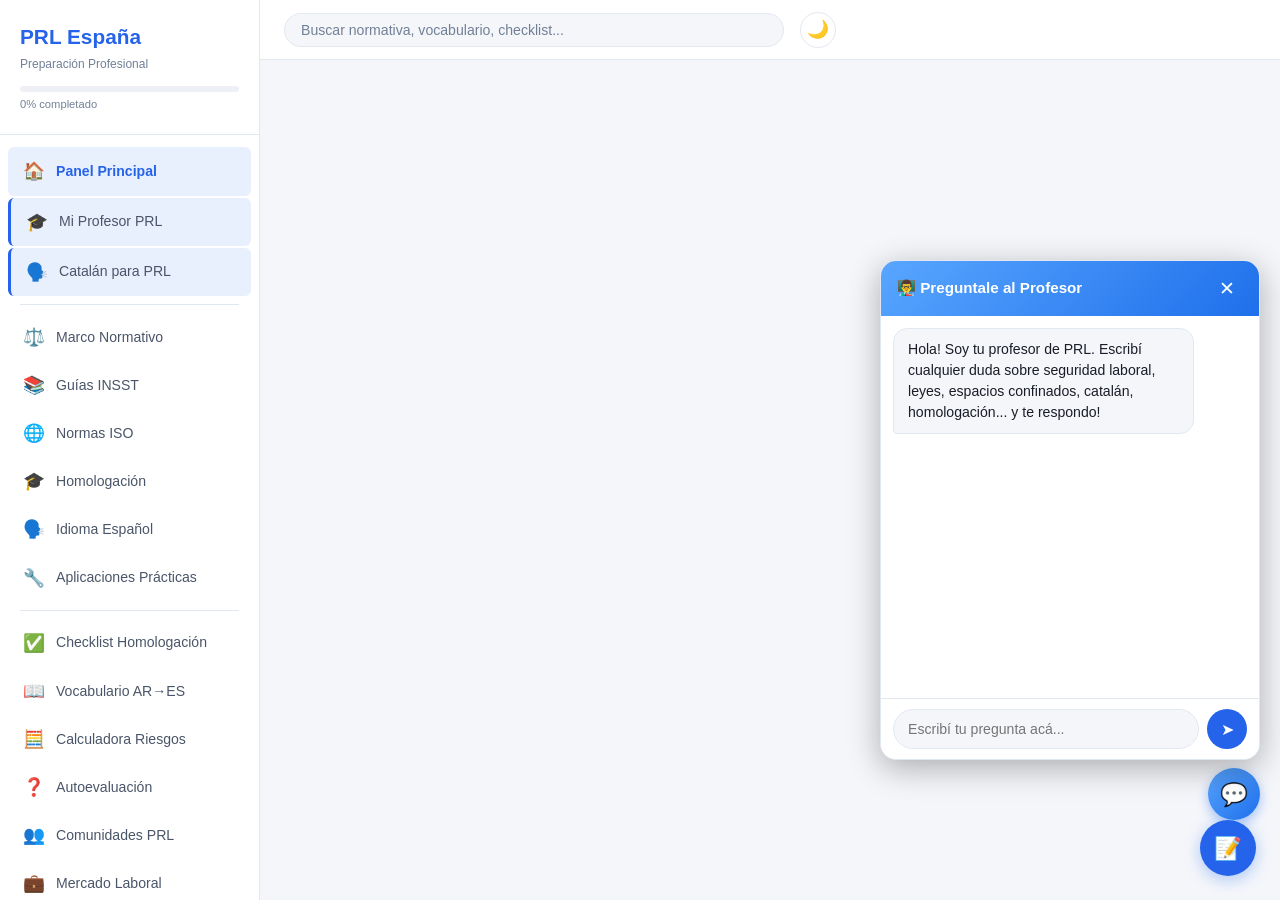
==== index.html @ dd98a30c "PRL España v1.1 - App completa de estudio PRL" ====
<!DOCTYPE html>
<html lang="es">
<head>
  <meta charset="UTF-8">
  <meta name="viewport" content="width=device-width, initial-scale=1.0">
  <meta name="theme-color" content="#3b82f6">
  <meta name="description" content="App de estudio para técnicos de PRL que quieren ejercer en España">
  <title>PRL España - Estudio y Organización</title>
  <link rel="stylesheet" href="css/styles.css">
  <link rel="manifest" href="manifest.json">
  <link rel="icon" href="data:image/svg+xml,<svg xmlns='http://www.w3.org/2000/svg' viewBox='0 0 100 100'><text y='.9em' font-size='90'>🇪🇸</text></svg>">
</head>
<body>
  <div id="app">
    <nav id="sidebar">
      <div class="sidebar-header">
        <h1 class="logo">PRL España</h1>
        <p class="subtitle">Preparación Profesional</p>
        <div class="overall-progress">
          <div class="progress-bar">
            <div class="progress-fill" id="overallProgressFill"></div>
          </div>
          <span id="overallProgressText">0% completado</span>
        </div>
      </div>

      <ul class="nav-menu" id="navMenu">
        <li class="nav-item active" data-section="dashboard">
          <span class="nav-icon">🏠</span>
          <span class="nav-text">Panel Principal</span>
        </li>
        <li class="nav-item nav-highlight" data-section="profesor">
          <span class="nav-icon">🎓</span>
          <span class="nav-text">Mi Profesor PRL</span>
        </li>
        <li class="nav-item nav-highlight" data-section="catala">
          <span class="nav-icon">🗣️</span>
          <span class="nav-text">Catalán para PRL</span>
        </li>
        <li class="nav-divider"></li>
        <li class="nav-item" data-section="marco-normativo">
          <span class="nav-icon">⚖️</span>
          <span class="nav-text">Marco Normativo</span>
          <span class="nav-badge" data-badge="marco-normativo"></span>
        </li>
        <li class="nav-item" data-section="guias-insst">
          <span class="nav-icon">📚</span>
          <span class="nav-text">Guías INSST</span>
          <span class="nav-badge" data-badge="guias-insst"></span>
        </li>
        <li class="nav-item" data-section="normas-iso">
          <span class="nav-icon">🌐</span>
          <span class="nav-text">Normas ISO</span>
          <span class="nav-badge" data-badge="normas-iso"></span>
        </li>
        <li class="nav-item" data-section="homologacion">
          <span class="nav-icon">🎓</span>
          <span class="nav-text">Homologación</span>
          <span class="nav-badge" data-badge="homologacion"></span>
        </li>
        <li class="nav-item" data-section="idioma">
          <span class="nav-icon">🗣️</span>
          <span class="nav-text">Idioma Español</span>
          <span class="nav-badge" data-badge="idioma"></span>
        </li>
        <li class="nav-item" data-section="aplicaciones-practicas">
          <span class="nav-icon">🔧</span>
          <span class="nav-text">Aplicaciones Prácticas</span>
          <span class="nav-badge" data-badge="aplicaciones-practicas"></span>
        </li>
        <li class="nav-divider"></li>
        <li class="nav-item" data-section="checklist">
          <span class="nav-icon">✅</span>
          <span class="nav-text">Checklist Homologación</span>
        </li>
        <li class="nav-item" data-section="vocabulario">
          <span class="nav-icon">📖</span>
          <span class="nav-text">Vocabulario AR→ES</span>
        </li>
        <li class="nav-item" data-section="calculadora">
          <span class="nav-icon">🧮</span>
          <span class="nav-text">Calculadora Riesgos</span>
        </li>
        <li class="nav-item" data-section="quiz">
          <span class="nav-icon">❓</span>
          <span class="nav-text">Autoevaluación</span>
        </li>
        <li class="nav-item" data-section="comunidades">
          <span class="nav-icon">👥</span>
          <span class="nav-text">Comunidades PRL</span>
        </li>
        <li class="nav-item" data-section="mercado">
          <span class="nav-icon">💼</span>
          <span class="nav-text">Mercado Laboral</span>
        </li>
        <li class="nav-item" data-section="comparativa">
          <span class="nav-icon">🔄</span>
          <span class="nav-text">AR vs España</span>
        </li>
        <li class="nav-item" data-section="cursos-insst">
          <span class="nav-icon">🎓</span>
          <span class="nav-text">Cursos INSST</span>
        </li>
        <li class="nav-item" data-section="guias-descargables">
          <span class="nav-icon">📥</span>
          <span class="nav-text">Guías INSST</span>
        </li>
        <li class="nav-item" data-section="review">
          <span class="nav-icon">🧠</span>
          <span class="nav-text">Repaso por Tema</span>
        </li>
        <li class="nav-divider"></li>
        <li class="nav-item" data-section="timeline">
          <span class="nav-icon">📅</span>
          <span class="nav-text">Plan de Estudio</span>
        </li>
        <li class="nav-item" data-section="favorites">
          <span class="nav-icon">⭐</span>
          <span class="nav-text">Favoritos</span>
        </li>
        <li class="nav-item" data-section="settings">
          <span class="nav-icon">⚙️</span>
          <span class="nav-text">Configuración</span>
        </li>
      </ul>
    </nav>

    <main id="mainContent">
      <header id="topBar">
        <button id="menuToggle" class="menu-toggle" aria-label="Menu">☰</button>
        <div class="search-container">
          <input type="text" id="searchInput" placeholder="Buscar normativa, vocabulario, checklist..." autocomplete="off">
          <div id="searchResults" class="search-results hidden"></div>
        </div>
        <button id="themeToggle" class="theme-toggle" title="Cambiar tema">☀️</button>
      </header>

      <div id="contentArea">
        <div id="dashboard" class="view active"></div>
        <div id="sectionView" class="view"></div>
        <div id="itemView" class="view"></div>
        <div id="timelineView" class="view"></div>
        <div id="favoritesView" class="view"></div>
        <div id="settingsView" class="view"></div>
        <div id="checklistView" class="view"></div>
        <div id="vocabularioView" class="view"></div>
        <div id="calculadoraView" class="view"></div>
        <div id="quizView" class="view"></div>
        <div id="comunidadesView" class="view"></div>
        <div id="mercadoView" class="view"></div>
        <div id="comparativaView" class="view"></div>
        <div id="cursosInsstView" class="view"></div>
        <div id="guiasDescargablesView" class="view"></div>
        <div id="reviewView" class="view"></div>
        <div id="profesorView" class="view"></div>
        <div id="catalaView" class="view"></div>
      </div>
    </main>

    <!-- Floating Quick Note Button -->
    <button id="quickNoteBtn" class="quick-note-btn" title="Nota rápida">📝</button>
    <div id="quickNotePanel" class="quick-note-panel hidden">
      <div class="quick-note-header">
        <span>📝 Nota rápida</span>
        <button id="closeQuickNote" class="quick-note-close">✕</button>
      </div>
      <textarea id="quickNoteText" placeholder="Escribí tu nota aquí..."></textarea>
      <button id="saveQuickNote" class="btn btn-primary" style="width:100%; margin-top:8px;">Guardar</button>
    </div>

    <!-- Preguntale al Profesor Chat -->
    <button id="chatToggleBtn" class="chat-toggle-btn" title="Preguntale al Profesor">💬</button>
    <div id="chatPanel" class="chat-panel hidden">
      <div class="chat-header">
        <span>👨‍🏫 Preguntale al Profesor</span>
        <button id="closeChatBtn" class="chat-close">✕</button>
      </div>
      <div class="chat-messages" id="chatMessages">
        <div class="chat-msg profesor">
          <div class="chat-bubble">Hola! Soy tu profesor de PRL. Escribí cualquier duda sobre seguridad laboral, leyes, espacios confinados, catalán, homologación... y te respondo!</div>
        </div>
      </div>
      <div class="chat-input-area">
        <input type="text" id="chatInput" class="chat-input" placeholder="Escribí tu pregunta acá..." />
        <button id="chatSendBtn" class="chat-send">➤</button>
      </div>
    </div>
  </div>

  <script src="js/data.js"></script>
  <script src="js/data-extra.js"></script>
  <script src="js/data-extra-2.js"></script>
  <script src="js/data-profesor.js"></script>
  <script src="js/data-catalan.js"></script>
  <script src="js/data-explicaciones.js"></script>
  <script src="js/data-preguntas.js"></script>
  <script src="js/ai-profesor.js"></script>
  <script src="js/storage.js"></script>
  <script src="js/app.js"></script>
</body>
</html>
---- css/styles.css ----
:root {
  --bg-primary: #0f1117;
  --bg-secondary: #1a1d27;
  --bg-card: #222633;
  --bg-hover: #2a2e3d;
  --text-primary: #e8eaf0;
  --text-secondary: #9da3b4;
  --text-muted: #6b7280;
  --accent: #3b82f6;
  --accent-hover: #2563eb;
  --accent-light: rgba(59, 130, 246, 0.15);
  --success: #22c55e;
  --success-light: rgba(34, 197, 94, 0.15);
  --warning: #f59e0b;
  --warning-light: rgba(245, 158, 11, 0.15);
  --danger: #ef4444;
  --danger-light: rgba(239, 68, 68, 0.15);
  --border: #2d3148;
  --sidebar-width: 260px;
  --topbar-height: 60px;
  --radius: 10px;
  --radius-sm: 6px;
  --shadow: 0 4px 24px rgba(0, 0, 0, 0.3);
  --shadow-sm: 0 2px 8px rgba(0, 0, 0, 0.2);
}

* {
  margin: 0;
  padding: 0;
  box-sizing: border-box;
}

body {
  font-family: -apple-system, BlinkMacSystemFont, 'Segoe UI', Roboto, sans-serif;
  background: var(--bg-primary);
  color: var(--text-primary);
  line-height: 1.6;
  overflow: hidden;
  height: 100vh;
}

#app {
  display: flex;
  height: 100vh;
}

/* ===== SIDEBAR ===== */
#sidebar {
  width: var(--sidebar-width);
  background: var(--bg-secondary);
  border-right: 1px solid var(--border);
  display: flex;
  flex-direction: column;
  flex-shrink: 0;
  transition: transform 0.3s ease;
  z-index: 100;
}

.sidebar-header {
  padding: 20px;
  border-bottom: 1px solid var(--border);
}

.logo {
  font-size: 1.3rem;
  font-weight: 700;
  color: var(--accent);
}

.subtitle {
  font-size: 0.75rem;
  color: var(--text-muted);
  margin-top: 2px;
}

.overall-progress {
  margin-top: 12px;
}

.progress-bar {
  width: 100%;
  height: 6px;
  background: var(--bg-hover);
  border-radius: 3px;
  overflow: hidden;
}

.progress-fill {
  height: 100%;
  background: linear-gradient(90deg, var(--accent), var(--success));
  border-radius: 3px;
  transition: width 0.4s ease;
  width: 0%;
}

#overallProgressText {
  font-size: 0.7rem;
  color: var(--text-muted);
  margin-top: 4px;
  display: block;
}

.nav-menu {
  list-style: none;
  padding: 12px 8px;
  flex: 1;
  overflow-y: auto;
}

.nav-divider {
  height: 1px;
  background: var(--border);
  margin: 8px 12px;
}

.nav-item {
  display: flex;
  align-items: center;
  gap: 10px;
  padding: 10px 14px;
  border-radius: var(--radius-sm);
  cursor: pointer;
  transition: all 0.2s;
  font-size: 0.88rem;
  color: var(--text-secondary);
  position: relative;
}

.nav-item:hover {
  background: var(--bg-hover);
  color: var(--text-primary);
}

.nav-item.active {
  background: var(--accent-light);
  color: var(--accent);
  font-weight: 600;
}

.nav-icon {
  font-size: 1.1rem;
  width: 24px;
  text-align: center;
}

.nav-text {
  flex: 1;
  white-space: nowrap;
  overflow: hidden;
  text-overflow: ellipsis;
}

.nav-badge {
  background: var(--accent);
  color: white;
  font-size: 0.65rem;
  font-weight: 700;
  padding: 1px 6px;
  border-radius: 10px;
  min-width: 18px;
  text-align: center;
}

.nav-badge:empty,
.nav-badge[data-progress="100"] {
  display: none;
}

.nav-badge[data-progress="100"]::after {
  content: "✓";
  background: var(--success);
}

/* ===== MAIN CONTENT ===== */
#mainContent {
  flex: 1;
  display: flex;
  flex-direction: column;
  overflow: hidden;
}

#topBar {
  height: var(--topbar-height);
  background: var(--bg-secondary);
  border-bottom: 1px solid var(--border);
  display: flex;
  align-items: center;
  padding: 0 24px;
  gap: 16px;
  flex-shrink: 0;
}

.menu-toggle {
  display: none;
  background: none;
  border: none;
  color: var(--text-primary);
  font-size: 1.4rem;
  cursor: pointer;
  padding: 4px 8px;
}

.search-container {
  flex: 1;
  max-width: 500px;
  position: relative;
}

#searchInput {
  width: 100%;
  padding: 8px 16px;
  border-radius: 20px;
  border: 1px solid var(--border);
  background: var(--bg-primary);
  color: var(--text-primary);
  font-size: 0.88rem;
  outline: none;
  transition: border-color 0.2s;
}

#searchInput:focus {
  border-color: var(--accent);
}

#searchInput::placeholder {
  color: var(--text-muted);
}

.search-results {
  position: absolute;
  top: 100%;
  left: 0;
  right: 0;
  background: var(--bg-card);
  border: 1px solid var(--border);
  border-radius: var(--radius-sm);
  max-height: 400px;
  overflow-y: auto;
  z-index: 200;
  box-shadow: var(--shadow);
  margin-top: 4px;
}

.search-results.hidden {
  display: none;
}

.search-result-item {
  padding: 10px 16px;
  cursor: pointer;
  border-bottom: 1px solid var(--border);
  transition: background 0.15s;
}

.search-result-item:last-child {
  border-bottom: none;
}

.search-result-item:hover {
  background: var(--bg-hover);
}

.search-result-item .result-title {
  font-size: 0.88rem;
  font-weight: 600;
  color: var(--text-primary);
}

.search-result-item .result-section {
  font-size: 0.72rem;
  color: var(--text-muted);
  margin-top: 2px;
}

/* ===== CONTENT AREA ===== */
#contentArea {
  flex: 1;
  overflow-y: auto;
  padding: 24px;
}

.view {
  display: none;
}

.view.active {
  display: block;
  animation: fadeIn 0.25s ease;
}

@keyframes fadeIn {
  from { opacity: 0; transform: translateY(8px); }
  to { opacity: 1; transform: translateY(0); }
}

/* ===== DASHBOARD ===== */
.dashboard-grid {
  display: grid;
  grid-template-columns: repeat(auto-fill, minmax(320px, 1fr));
  gap: 20px;
}

.dash-card {
  background: var(--bg-card);
  border: 1px solid var(--border);
  border-radius: var(--radius);
  padding: 24px;
}

.welcome-card {
  grid-column: 1 / -1;
  background: linear-gradient(135deg, var(--accent-light), var(--bg-card));
  border-color: var(--accent);
}

.welcome-card h2 {
  font-size: 1.4rem;
  margin-bottom: 8px;
}

.welcome-card p {
  color: var(--text-secondary);
  font-size: 0.9rem;
}

.stat-grid {
  display: grid;
  grid-template-columns: repeat(2, 1fr);
  gap: 16px;
  margin-top: 16px;
}

.stat-item {
  text-align: center;
  padding: 12px;
  background: var(--bg-primary);
  border-radius: var(--radius-sm);
}

.stat-number {
  display: block;
  font-size: 1.8rem;
  font-weight: 700;
  color: var(--accent);
}

.stat-label {
  font-size: 0.75rem;
  color: var(--text-muted);
}

.dash-card h3 {
  font-size: 1rem;
  margin-bottom: 12px;
  color: var(--text-secondary);
}

.mini-timeline {
  display: flex;
  flex-direction: column;
  gap: 8px;
}

.timeline-mini-item {
  display: flex;
  align-items: center;
  gap: 10px;
  padding: 8px 12px;
  background: var(--bg-primary);
  border-radius: var(--radius-sm);
  font-size: 0.82rem;
}

.timeline-mini-item .phase-dot {
  width: 10px;
  height: 10px;
  border-radius: 50%;
  flex-shrink: 0;
}

.timeline-mini-item .phase-dot.pendiente { background: var(--text-muted); }
.timeline-mini-item .phase-dot.en-progreso { background: var(--warning); }
.timeline-mini-item .phase-dot.completada { background: var(--success); }

.sections-overview {
  grid-column: 1 / -1;
}

.section-cards {
  display: grid;
  grid-template-columns: repeat(auto-fill, minmax(200px, 1fr));
  gap: 12px;
  margin-top: 12px;
}

.section-card {
  padding: 16px;
  background: var(--bg-primary);
  border-radius: var(--radius-sm);
  cursor: pointer;
  transition: all 0.2s;
  border: 1px solid transparent;
}

.section-card:hover {
  border-color: var(--accent);
  transform: translateY(-2px);
}

.section-card-icon {
  font-size: 1.5rem;
  margin-bottom: 8px;
}

.section-card-title {
  font-size: 0.88rem;
  font-weight: 600;
  margin-bottom: 4px;
}

.section-card-progress {
  font-size: 0.72rem;
  color: var(--text-muted);
}

.section-card .mini-progress {
  width: 100%;
  height: 4px;
  background: var(--bg-hover);
  border-radius: 2px;
  margin-top: 8px;
  overflow: hidden;
}

.section-card .mini-progress-fill {
  height: 100%;
  background: var(--accent);
  border-radius: 2px;
  transition: width 0.3s ease;
}

/* ===== SECTION VIEW ===== */
.section-header {
  margin-bottom: 24px;
}

.section-header h2 {
  font-size: 1.5rem;
  display: flex;
  align-items: center;
  gap: 10px;
}

.section-header p {
  color: var(--text-secondary);
  margin-top: 6px;
  font-size: 0.9rem;
}

.section-progress-bar {
  margin-top: 12px;
  display: flex;
  align-items: center;
  gap: 12px;
}

.section-progress-bar .progress-bar {
  flex: 1;
  height: 8px;
}

.section-progress-bar span {
  font-size: 0.8rem;
  color: var(--text-muted);
  white-space: nowrap;
}

.category-block {
  margin-bottom: 28px;
}

.category-title {
  font-size: 1.05rem;
  font-weight: 600;
  padding-bottom: 8px;
  border-bottom: 1px solid var(--border);
  margin-bottom: 12px;
  color: var(--text-secondary);
}

.item-list {
  display: flex;
  flex-direction: column;
  gap: 8px;
}

.item-card {
  display: flex;
  align-items: center;
  gap: 12px;
  padding: 14px 18px;
  background: var(--bg-card);
  border: 1px solid var(--border);
  border-radius: var(--radius-sm);
  cursor: pointer;
  transition: all 0.2s;
}

.item-card:hover {
  border-color: var(--accent);
  background: var(--bg-hover);
}

.item-card.completed {
  border-left: 3px solid var(--success);
}

.item-check {
  width: 22px;
  height: 22px;
  border-radius: 50%;
  border: 2px solid var(--border);
  display: flex;
  align-items: center;
  justify-content: center;
  flex-shrink: 0;
  transition: all 0.2s;
  font-size: 0.7rem;
  color: transparent;
  cursor: pointer;
}

.item-check:hover {
  border-color: var(--success);
}

.item-check.checked {
  background: var(--success);
  border-color: var(--success);
  color: white;
}

.item-info {
  flex: 1;
  min-width: 0;
}

.item-title {
  font-size: 0.9rem;
  font-weight: 500;
  white-space: nowrap;
  overflow: hidden;
  text-overflow: ellipsis;
}

.item-type-badge {
  font-size: 0.65rem;
  padding: 2px 8px;
  border-radius: 10px;
  background: var(--bg-primary);
  color: var(--text-muted);
  white-space: nowrap;
}

.item-type-badge[data-type="obligatoria"],
.item-type-badge[data-type="fundamental"],
.item-type-badge[data-type="CRITICO"] {
  background: var(--danger-light);
  color: var(--danger);
}

.item-type-badge[data-type="importante"],
.item-type-badge[data-type="complementaria"] {
  background: var(--warning-light);
  color: var(--warning);
}

.item-fav {
  background: none;
  border: none;
  font-size: 1.1rem;
  cursor: pointer;
  opacity: 0.3;
  transition: opacity 0.2s;
}

.item-fav:hover,
.item-fav.active {
  opacity: 1;
}

/* ===== ITEM DETAIL ===== */
.back-btn {
  display: inline-flex;
  align-items: center;
  gap: 6px;
  padding: 6px 12px;
  background: var(--bg-card);
  border: 1px solid var(--border);
  border-radius: var(--radius-sm);
  color: var(--text-secondary);
  cursor: pointer;
  font-size: 0.82rem;
  margin-bottom: 20px;
  transition: all 0.2s;
}

.back-btn:hover {
  background: var(--bg-hover);
  color: var(--text-primary);
}

.detail-header {
  margin-bottom: 24px;
}

.detail-header h2 {
  font-size: 1.4rem;
  line-height: 1.3;
}

.detail-meta {
  display: flex;
  flex-wrap: wrap;
  gap: 8px;
  margin-top: 10px;
}

.detail-actions {
  display: flex;
  gap: 10px;
  margin-top: 16px;
}

.btn {
  padding: 8px 16px;
  border-radius: var(--radius-sm);
  border: 1px solid var(--border);
  background: var(--bg-card);
  color: var(--text-primary);
  cursor: pointer;
  font-size: 0.82rem;
  transition: all 0.2s;
}

.btn:hover {
  background: var(--bg-hover);
}

.btn-primary {
  background: var(--accent);
  border-color: var(--accent);
  color: white;
}

.btn-primary:hover {
  background: var(--accent-hover);
}

.btn-success {
  background: var(--success);
  border-color: var(--success);
  color: white;
}

.detail-section {
  margin-bottom: 24px;
}

.detail-section h3 {
  font-size: 1rem;
  font-weight: 600;
  margin-bottom: 10px;
  color: var(--text-secondary);
  display: flex;
  align-items: center;
  gap: 6px;
}

.detail-section p {
  color: var(--text-secondary);
  font-size: 0.9rem;
  line-height: 1.7;
}

.key-points-list {
  list-style: none;
  display: flex;
  flex-direction: column;
  gap: 6px;
}

.key-points-list li {
  padding: 8px 14px;
  background: var(--bg-primary);
  border-radius: var(--radius-sm);
  font-size: 0.85rem;
  color: var(--text-secondary);
  border-left: 3px solid var(--accent);
}

.relations-list {
  display: flex;
  flex-wrap: wrap;
  gap: 6px;
}

.relation-tag {
  display: inline-block;
  padding: 4px 12px;
  background: var(--accent-light);
  color: var(--accent);
  border-radius: 12px;
  font-size: 0.78rem;
  margin: 0 4px 6px 0;
}
.relation-tag.clickable {
  cursor: pointer;
  border: 1px solid var(--accent);
  transition: all 0.2s;
}
.relation-tag.clickable:hover {
  background: var(--accent);
  color: #fff;
  transform: translateY(-1px);
}

.links-list {
  display: flex;
  flex-direction: column;
  gap: 6px;
}

.link-item {
  padding: 10px 14px;
  background: var(--bg-primary);
  border-radius: var(--radius-sm);
  text-decoration: none;
  color: var(--accent);
  font-size: 0.85rem;
  transition: background 0.2s;
  border: 1px solid var(--border);
}

.link-item:hover {
  background: var(--bg-hover);
}

.notes-area {
  width: 100%;
  min-height: 150px;
  padding: 14px;
  background: var(--bg-primary);
  border: 1px solid var(--border);
  border-radius: var(--radius-sm);
  color: var(--text-primary);
  font-size: 0.88rem;
  font-family: inherit;
  resize: vertical;
  outline: none;
  transition: border-color 0.2s;
}

.notes-area:focus {
  border-color: var(--accent);
}

.notes-area::placeholder {
  color: var(--text-muted);
}

/* ===== TIMELINE VIEW ===== */
.timeline-header {
  margin-bottom: 24px;
}

.timeline-header h2 {
  font-size: 1.4rem;
}

.timeline-phases {
  display: flex;
  flex-direction: column;
  gap: 24px;
  position: relative;
  padding-left: 30px;
}

.timeline-phases::before {
  content: '';
  position: absolute;
  left: 10px;
  top: 0;
  bottom: 0;
  width: 2px;
  background: var(--border);
}

.phase-card {
  position: relative;
  background: var(--bg-card);
  border: 1px solid var(--border);
  border-radius: var(--radius);
  padding: 20px;
}

.phase-card::before {
  content: '';
  position: absolute;
  left: -24px;
  top: 24px;
  width: 12px;
  height: 12px;
  border-radius: 50%;
  background: var(--text-muted);
  border: 2px solid var(--bg-primary);
}

.phase-card.pendiente::before { background: var(--text-muted); }
.phase-card.en-progreso::before { background: var(--warning); }
.phase-card.completada::before { background: var(--success); }

.phase-card-header {
  display: flex;
  justify-content: space-between;
  align-items: flex-start;
  margin-bottom: 12px;
}

.phase-card h3 {
  font-size: 1.1rem;
}

.phase-period {
  font-size: 0.82rem;
  color: var(--text-muted);
}

.phase-status-badge {
  padding: 4px 12px;
  border-radius: 12px;
  font-size: 0.75rem;
  font-weight: 600;
}

.phase-status-badge.pendiente {
  background: var(--bg-primary);
  color: var(--text-muted);
}

.phase-status-badge.en-progreso {
  background: var(--warning-light);
  color: var(--warning);
}

.phase-status-badge.completada {
  background: var(--success-light);
  color: var(--success);
}

.phase-topics {
  display: flex;
  flex-wrap: wrap;
  gap: 6px;
  margin-top: 12px;
}

.phase-topic {
  padding: 4px 10px;
  background: var(--bg-primary);
  border-radius: 6px;
  font-size: 0.78rem;
  color: var(--text-secondary);
}

/* ===== FAVORITES VIEW ===== */
.favorites-empty {
  text-align: center;
  padding: 60px 20px;
  color: var(--text-muted);
}

.favorites-empty .empty-icon {
  font-size: 3rem;
  margin-bottom: 12px;
}

/* ===== SETTINGS VIEW ===== */
.settings-section {
  background: var(--bg-card);
  border: 1px solid var(--border);
  border-radius: var(--radius);
  padding: 20px;
  margin-bottom: 16px;
}

.settings-section h3 {
  font-size: 1rem;
  margin-bottom: 12px;
  color: var(--text-secondary);
}

.setting-row {
  display: flex;
  justify-content: space-between;
  align-items: center;
  padding: 10px 0;
  border-bottom: 1px solid var(--border);
}

.setting-row:last-child {
  border-bottom: none;
}

.setting-label {
  font-size: 0.88rem;
  color: var(--text-primary);
}

.setting-desc {
  font-size: 0.75rem;
  color: var(--text-muted);
  margin-top: 2px;
}

.btn-danger {
  background: var(--danger);
  border-color: var(--danger);
  color: white;
}

.btn-danger:hover {
  background: #dc2626;
}

/* ===== SCROLLBAR ===== */
::-webkit-scrollbar {
  width: 6px;
}

::-webkit-scrollbar-track {
  background: transparent;
}

::-webkit-scrollbar-thumb {
  background: var(--border);
  border-radius: 3px;
}

::-webkit-scrollbar-thumb:hover {
  background: var(--text-muted);
}

/* ===== RESPONSIVE ===== */
@media (max-width: 768px) {
  #sidebar {
    position: fixed;
    left: 0;
    top: 0;
    height: 100vh;
    transform: translateX(-100%);
  }

  #sidebar.open {
    transform: translateX(0);
  }

  .menu-toggle {
    display: block;
  }

  #contentArea {
    padding: 16px;
  }

  .dashboard-grid {
    grid-template-columns: 1fr;
  }

  .stat-grid {
    grid-template-columns: repeat(2, 1fr);
  }

  .section-cards {
    grid-template-columns: 1fr;
  }

  .detail-actions {
    flex-wrap: wrap;
  }
}

@media (max-width: 480px) {
  #topBar {
    padding: 0 12px;
  }

  .search-container {
    max-width: 100%;
  }
}

/* ===== CHECKLIST VIEW ===== */
.checklist-progress-header {
  display: flex;
  align-items: center;
  gap: 16px;
  margin-bottom: 24px;
  padding: 16px 20px;
  background: var(--bg-card);
  border: 1px solid var(--border);
  border-radius: var(--radius);
}

.checklist-progress-header .progress-bar {
  flex: 1;
  height: 10px;
}

.checklist-progress-header span {
  font-size: 0.88rem;
  font-weight: 600;
  color: var(--accent);
  white-space: nowrap;
}

.checklist-category {
  margin-bottom: 24px;
}

.checklist-category-title {
  font-size: 1rem;
  font-weight: 600;
  padding-bottom: 8px;
  border-bottom: 1px solid var(--border);
  margin-bottom: 10px;
  color: var(--text-secondary);
}

.checklist-item {
  display: flex;
  align-items: center;
  gap: 10px;
  padding: 10px 14px;
  background: var(--bg-card);
  border: 1px solid var(--border);
  border-radius: var(--radius-sm);
  margin-bottom: 6px;
  transition: all 0.2s;
}

.checklist-item:hover {
  border-color: var(--accent);
}

.checklist-item.checked {
  opacity: 0.6;
  border-left: 3px solid var(--success);
}

.checklist-item.checked .checklist-text {
  text-decoration: line-through;
}

.checklist-check {
  width: 20px;
  height: 20px;
  border-radius: 4px;
  border: 2px solid var(--border);
  display: flex;
  align-items: center;
  justify-content: center;
  flex-shrink: 0;
  cursor: pointer;
  font-size: 0.7rem;
  color: transparent;
  transition: all 0.2s;
}

.checklist-check:hover {
  border-color: var(--success);
}

.checklist-check.checked {
  background: var(--success);
  border-color: var(--success);
  color: white;
}

.checklist-text {
  font-size: 0.88rem;
  color: var(--text-primary);
}

/* ===== VOCABULARIO VIEW ===== */
.vocab-search {
  margin-bottom: 20px;
}

.vocab-search input {
  width: 100%;
  max-width: 400px;
  padding: 10px 16px;
  border-radius: var(--radius-sm);
  border: 1px solid var(--border);
  background: var(--bg-card);
  color: var(--text-primary);
  font-size: 0.9rem;
  outline: none;
  transition: border-color 0.2s;
}

.vocab-search input:focus {
  border-color: var(--accent);
}

.vocab-table {
  width: 100%;
  border-collapse: separate;
  border-spacing: 0;
  background: var(--bg-card);
  border: 1px solid var(--border);
  border-radius: var(--radius);
  overflow: hidden;
}

.vocab-table th {
  padding: 12px 16px;
  text-align: left;
  font-size: 0.82rem;
  font-weight: 600;
  color: var(--text-muted);
  background: var(--bg-secondary);
  border-bottom: 1px solid var(--border);
  text-transform: uppercase;
  letter-spacing: 0.5px;
}

.vocab-table td {
  padding: 10px 16px;
  font-size: 0.88rem;
  border-bottom: 1px solid var(--border);
  color: var(--text-primary);
}

.vocab-table tr:last-child td {
  border-bottom: none;
}

.vocab-table tr:hover td {
  background: var(--bg-hover);
}

.vocab-ar {
  color: var(--warning);
  font-weight: 500;
}

.vocab-es {
  color: var(--success);
  font-weight: 500;
}

.vocab-context {
  color: var(--text-muted);
  font-size: 0.8rem;
}

.vocab-arrow {
  color: var(--text-muted);
  font-size: 1.2rem;
  text-align: center;
}

/* ===== CALCULADORA VIEW ===== */
.calc-container {
  display: grid;
  grid-template-columns: 1fr 1fr;
  gap: 24px;
}

.calc-panel {
  background: var(--bg-card);
  border: 1px solid var(--border);
  border-radius: var(--radius);
  padding: 20px;
}

.calc-panel h3 {
  font-size: 1rem;
  margin-bottom: 16px;
  color: var(--text-secondary);
}

.calc-select-group {
  margin-bottom: 16px;
}

.calc-select-group label {
  display: block;
  font-size: 0.82rem;
  color: var(--text-muted);
  margin-bottom: 6px;
}

.calc-select-group select {
  width: 100%;
  padding: 10px 12px;
  background: var(--bg-primary);
  color: var(--text-primary);
  border: 1px solid var(--border);
  border-radius: var(--radius-sm);
  font-size: 0.88rem;
  outline: none;
  cursor: pointer;
}

.calc-select-group select:focus {
  border-color: var(--accent);
}

.calc-result {
  text-align: center;
  padding: 24px;
}

.calc-result-number {
  font-size: 3rem;
  font-weight: 700;
  line-height: 1;
  margin-bottom: 8px;
}

.calc-result-label {
  font-size: 0.88rem;
  color: var(--text-muted);
  margin-bottom: 12px;
}

.calc-result-description {
  font-size: 0.85rem;
  color: var(--text-secondary);
  padding: 12px;
  background: var(--bg-primary);
  border-radius: var(--radius-sm);
  line-height: 1.5;
}

.risk-low { color: var(--success); }
.risk-medium { color: var(--warning); }
.risk-high { color: #f97316; }
.risk-very-high { color: var(--danger); }

.calc-matrix {
  display: grid;
  grid-template-columns: auto repeat(5, 1fr);
  gap: 2px;
  margin-top: 16px;
}

.calc-matrix-cell {
  padding: 8px;
  text-align: center;
  font-size: 0.72rem;
  border-radius: 4px;
  min-height: 36px;
  display: flex;
  align-items: center;
  justify-content: center;
}

.calc-matrix-header {
  background: var(--bg-secondary);
  color: var(--text-muted);
  font-weight: 600;
}

.calc-matrix-label {
  background: var(--bg-secondary);
  color: var(--text-muted);
  font-weight: 600;
  font-size: 0.7rem;
}

.calc-matrix-low {
  background: rgba(34, 197, 94, 0.2);
  color: var(--success);
}

.calc-matrix-medium {
  background: rgba(245, 158, 11, 0.2);
  color: var(--warning);
}

.calc-matrix-high {
  background: rgba(249, 115, 22, 0.2);
  color: #f97316;
}

.calc-matrix-very-high {
  background: rgba(239, 68, 68, 0.2);
  color: var(--danger);
}

.calc-matrix-current {
  outline: 2px solid var(--accent);
  outline-offset: -2px;
  font-weight: 700;
}

@media (max-width: 768px) {
  .calc-container {
    grid-template-columns: 1fr;
  }
}

/* ===== QUIZ VIEW ===== */
.quiz-section-selector {
  display: flex;
  flex-wrap: wrap;
  gap: 8px;
  margin-bottom: 24px;
}

.quiz-section-btn {
  padding: 8px 16px;
  border-radius: var(--radius-sm);
  border: 1px solid var(--border);
  background: var(--bg-card);
  color: var(--text-secondary);
  cursor: pointer;
  font-size: 0.82rem;
  transition: all 0.2s;
}

.quiz-section-btn:hover {
  border-color: var(--accent);
  color: var(--text-primary);
}

.quiz-section-btn.active {
  background: var(--accent);
  border-color: var(--accent);
  color: white;
}

.quiz-card {
  background: var(--bg-card);
  border: 1px solid var(--border);
  border-radius: var(--radius);
  padding: 24px;
  margin-bottom: 16px;
}

.quiz-question-num {
  font-size: 0.75rem;
  color: var(--text-muted);
  margin-bottom: 8px;
}

.quiz-question {
  font-size: 1rem;
  font-weight: 600;
  margin-bottom: 16px;
  line-height: 1.4;
}

.quiz-options {
  display: flex;
  flex-direction: column;
  gap: 8px;
}

.quiz-option {
  display: flex;
  align-items: center;
  gap: 10px;
  padding: 12px 16px;
  background: var(--bg-primary);
  border: 1px solid var(--border);
  border-radius: var(--radius-sm);
  cursor: pointer;
  transition: all 0.2s;
  font-size: 0.88rem;
}

.quiz-option:hover:not(.selected):not(.correct):not(.incorrect) {
  border-color: var(--accent);
  background: var(--accent-light);
}

.quiz-option.selected {
  border-color: var(--accent);
  background: var(--accent-light);
}

.quiz-option.correct {
  border-color: var(--success);
  background: var(--success-light);
  color: var(--success);
}

.quiz-option.incorrect {
  border-color: var(--danger);
  background: var(--danger-light);
  color: var(--danger);
}

.quiz-option .option-letter {
  width: 24px;
  height: 24px;
  border-radius: 50%;
  border: 2px solid var(--border);
  display: flex;
  align-items: center;
  justify-content: center;
  font-size: 0.75rem;
  font-weight: 700;
  flex-shrink: 0;
}

.quiz-option.selected .option-letter {
  border-color: var(--accent);
  background: var(--accent);
  color: white;
}

.quiz-option.correct .option-letter {
  border-color: var(--success);
  background: var(--success);
  color: white;
}

.quiz-option.incorrect .option-letter {
  border-color: var(--danger);
  background: var(--danger);
  color: white;
}

.quiz-explanation {
  margin-top: 12px;
  padding: 12px 16px;
  background: var(--bg-primary);
  border-radius: var(--radius-sm);
  font-size: 0.85rem;
  color: var(--text-secondary);
  border-left: 3px solid var(--accent);
  display: none;
}

.quiz-explanation.show {
  display: block;
}

.quiz-score {
  text-align: center;
  padding: 32px;
  background: var(--bg-card);
  border: 1px solid var(--border);
  border-radius: var(--radius);
}

.quiz-score-number {
  font-size: 3rem;
  font-weight: 700;
  color: var(--accent);
}

.quiz-score-label {
  font-size: 1rem;
  color: var(--text-muted);
  margin-top: 4px;
}

/* ===== COMUNIDADES VIEW ===== */
.comunidad-card {
  display: flex;
  align-items: flex-start;
  gap: 14px;
  padding: 16px;
  background: var(--bg-card);
  border: 1px solid var(--border);
  border-radius: var(--radius);
  margin-bottom: 10px;
  transition: all 0.2s;
}

.comunidad-card:hover {
  border-color: var(--accent);
}

.comunidad-icon {
  font-size: 1.5rem;
  width: 40px;
  height: 40px;
  display: flex;
  align-items: center;
  justify-content: center;
  background: var(--bg-primary);
  border-radius: var(--radius-sm);
  flex-shrink: 0;
}

.comunidad-info {
  flex: 1;
}

.comunidad-name {
  font-size: 0.95rem;
  font-weight: 600;
  margin-bottom: 2px;
}

.comunidad-type {
  font-size: 0.72rem;
  padding: 2px 8px;
  background: var(--accent-light);
  color: var(--accent);
  border-radius: 10px;
  display: inline-block;
  margin-bottom: 6px;
}

.comunidad-desc {
  font-size: 0.82rem;
  color: var(--text-secondary);
  line-height: 1.4;
}

.comunidad-link {
  padding: 6px 12px;
  background: var(--accent);
  color: white;
  text-decoration: none;
  border-radius: var(--radius-sm);
  font-size: 0.78rem;
  white-space: nowrap;
  transition: background 0.2s;
  align-self: center;
}

.comunidad-link:hover {
  background: var(--accent-hover);
}

/* ===== MERCADO LABORAL VIEW === */
.mercado-section {
  margin-bottom: 28px;
}

.mercado-section h3 {
  font-size: 1.05rem;
  font-weight: 600;
  margin-bottom: 14px;
  padding-bottom: 8px;
  border-bottom: 1px solid var(--border);
  color: var(--text-secondary);
}

.sueldo-card {
  display: flex;
  justify-content: space-between;
  align-items: center;
  padding: 12px 16px;
  background: var(--bg-card);
  border: 1px solid var(--border);
  border-radius: var(--radius-sm);
  margin-bottom: 6px;
}

.sueldo-position {
  font-size: 0.88rem;
  font-weight: 500;
}

.sueldo-amount {
  font-size: 0.88rem;
  font-weight: 700;
  color: var(--success);
}

.sueldo-note {
  font-size: 0.72rem;
  color: var(--text-muted);
}

.comunidad-laboral-card {
  display: flex;
  justify-content: space-between;
  align-items: center;
  padding: 12px 16px;
  background: var(--bg-card);
  border: 1px solid var(--border);
  border-radius: var(--radius-sm);
  margin-bottom: 6px;
}

.comunidad-laboral-name {
  font-size: 0.88rem;
  font-weight: 600;
}

.comunidad-laboral-demand {
  font-size: 0.78rem;
  padding: 2px 10px;
  border-radius: 10px;
}

.comunidad-laboral-demand.muy-alta {
  background: var(--success-light);
  color: var(--success);
}

.comunidad-laboral-demand.alta {
  background: var(--accent-light);
  color: var(--accent);
}

.comunidad-laboral-demand.media-alta {
  background: var(--warning-light);
  color: var(--warning);
}

.comunidad-laboral-demand.media {
  background: var(--bg-primary);
  color: var(--text-muted);
}

.comunidad-laboral-note {
  font-size: 0.75rem;
  color: var(--text-muted);
  margin-top: 4px;
}

.sector-chip {
  display: inline-flex;
  align-items: center;
  gap: 8px;
  padding: 8px 14px;
  background: var(--bg-card);
  border: 1px solid var(--border);
  border-radius: var(--radius-sm);
  margin: 0 6px 8px 0;
  font-size: 0.82rem;
}

.sector-chip .sector-demand {
  font-size: 0.7rem;
  padding: 1px 6px;
  border-radius: 8px;
}

.requisito-item {
  padding: 10px 14px;
  background: var(--bg-card);
  border: 1px solid var(--border);
  border-radius: var(--radius-sm);
  margin-bottom: 6px;
  font-size: 0.88rem;
  border-left: 3px solid var(--accent);
}

.consejo-item {
  padding: 10px 14px;
  background: var(--bg-card);
  border: 1px solid var(--border);
  border-radius: var(--radius-sm);
  margin-bottom: 6px;
  font-size: 0.88rem;
  border-left: 3px solid var(--success);
}

/* ===== THEME TOGGLE ===== */
.theme-toggle {
  background: none;
  border: 1px solid var(--border);
  border-radius: 50%;
  width: 36px;
  height: 36px;
  font-size: 1.1rem;
  cursor: pointer;
  display: flex;
  align-items: center;
  justify-content: center;
  flex-shrink: 0;
  transition: all 0.2s;
}
.theme-toggle:hover { background: var(--bg-hover); }

/* ===== LIGHT THEME ===== */
body.light {
  --bg-primary: #f5f6fa;
  --bg-secondary: #ffffff;
  --bg-card: #ffffff;
  --bg-hover: #eef0f5;
  --text-primary: #1a1d27;
  --text-secondary: #4a5568;
  --text-muted: #718096;
  --accent: #2563eb;
  --accent-hover: #1d4ed8;
  --accent-light: rgba(37, 99, 235, 0.1);
  --success: #16a34a;
  --success-light: rgba(22, 163, 74, 0.1);
  --warning: #d97706;
  --warning-light: rgba(217, 119, 6, 0.1);
  --danger: #dc2626;
  --danger-light: rgba(220, 38, 38, 0.1);
  --border: #e2e8f0;
  --shadow: 0 4px 24px rgba(0, 0, 0, 0.08);
  --shadow-sm: 0 2px 8px rgba(0, 0, 0, 0.05);
}
body.light .item-card { border-color: #e2e8f0; }
body.light .section-card { border-color: #e2e8f0; }
body.light .category-block { background: #ffffff; }
body.light .item-detail-header { background: #ffffff; }
body.light #sidebar { background: #ffffff; border-right: 1px solid #e2e8f0; }
body.light #topBar { background: #ffffff; border-bottom: 1px solid #e2e8f0; }
body.light .checklist-item { background: #ffffff; border-color: #e2e8f0; }
body.light .vocab-card { background: #ffffff; border-color: #e2e8f0; }
body.light .quiz-option { background: #ffffff; border-color: #e2e8f0; }
body.light .comparativa-table th { background: #e2e8f0; color: #1a1d27; }
body.light .comparativa-table td { border-color: #e2e8f0; }

/* ===== PROGRESS RING ===== */
.progress-ring-container {
  display: flex;
  flex-direction: column;
  align-items: center;
  gap: 4px;
}
.progress-ring {
  position: relative;
  width: 60px;
  height: 60px;
}
.progress-ring svg {
  transform: rotate(-90deg);
  width: 60px;
  height: 60px;
}
.progress-ring circle {
  fill: none;
  stroke-width: 5;
  stroke-linecap: round;
}
.progress-ring .ring-bg {
  stroke: var(--border);
}
.progress-ring .ring-fill {
  stroke: var(--accent);
  transition: stroke-dashoffset 0.6s ease;
}
.progress-ring .ring-label {
  position: absolute;
  top: 50%;
  left: 50%;
  transform: translate(-50%, -50%);
  font-size: 0.72rem;
  font-weight: 600;
}
.section-card .progress-ring {
  width: 50px;
  height: 50px;
}
.section-card .progress-ring svg {
  width: 50px;
  height: 50px;
}
.section-card .progress-ring .ring-label {
  font-size: 0.65rem;
}

/* ===== ARTICLE HIGHLIGHT ===== */
.article-ref {
  background: var(--accent-light);
  color: var(--accent);
  padding: 1px 6px;
  border-radius: 4px;
  font-weight: 600;
  font-size: 0.85em;
  cursor: help;
  border: 1px solid rgba(59, 130, 246, 0.25);
}
.article-ref:hover {
  background: var(--accent);
  color: #fff;
}
.key-concept {
  background: var(--warning-light);
  padding: 1px 6px;
  border-radius: 4px;
  font-weight: 600;
}
.formula {
  background: var(--bg-primary);
  border: 1px solid var(--border);
  border-radius: var(--radius-sm);
  padding: 6px 12px;
  font-family: 'Courier New', monospace;
  font-size: 0.9rem;
  display: inline-block;
  margin: 4px 0;
}
.warning-box {
  background: var(--warning-light);
  border-left: 3px solid var(--warning);
  padding: 10px 14px;
  border-radius: 0 var(--radius-sm) var(--radius-sm) 0;
  margin: 8px 0;
  font-size: 0.88rem;
}
.info-box {
  background: var(--accent-light);
  border-left: 3px solid var(--accent);
  padding: 10px 14px;
  border-radius: 0 var(--radius-sm) var(--radius-sm) 0;
  margin: 8px 0;
  font-size: 0.88rem;
}

/* ===== QUICK NOTE ===== */
.quick-note-btn {
  position: fixed;
  bottom: 24px;
  right: 24px;
  width: 56px;
  height: 56px;
  border-radius: 50%;
  border: none;
  background: var(--accent);
  color: #fff;
  font-size: 1.4rem;
  cursor: pointer;
  box-shadow: 0 4px 16px rgba(59, 130, 246, 0.4);
  z-index: 1000;
  transition: all 0.2s;
  display: flex;
  align-items: center;
  justify-content: center;
}
.quick-note-btn:hover {
  transform: scale(1.1);
  box-shadow: 0 6px 24px rgba(59, 130, 246, 0.5);
}
.quick-note-panel {
  position: fixed;
  bottom: 92px;
  right: 24px;
  width: 320px;
  background: var(--bg-secondary);
  border: 1px solid var(--border);
  border-radius: var(--radius);
  box-shadow: var(--shadow);
  z-index: 1001;
  padding: 16px;
}
.quick-note-panel.hidden { display: none; }
.quick-note-header {
  display: flex;
  justify-content: space-between;
  align-items: center;
  margin-bottom: 10px;
  font-weight: 600;
  font-size: 0.9rem;
}
.quick-note-close {
  background: none;
  border: none;
  color: var(--text-muted);
  cursor: pointer;
  font-size: 1.1rem;
}
.quick-note-panel textarea {
  width: 100%;
  min-height: 100px;
  background: var(--bg-primary);
  color: var(--text-primary);
  border: 1px solid var(--border);
  border-radius: var(--radius-sm);
  padding: 10px;
  resize: vertical;
  font-family: inherit;
  font-size: 0.85rem;
}
.quick-note-panel textarea:focus {
  outline: none;
  border-color: var(--accent);
}

/* ===== CHAT PROFESOR ===== */
.chat-toggle-btn {
  position: fixed;
  bottom: 80px;
  right: 20px;
  width: 52px;
  height: 52px;
  border-radius: 50%;
  background: linear-gradient(135deg, #58a6ff, #1f6feb);
  color: white;
  border: none;
  cursor: pointer;
  font-size: 1.4rem;
  display: flex;
  align-items: center;
  justify-content: center;
  box-shadow: 0 4px 12px rgba(31, 111, 235, 0.4);
  z-index: 1000;
  transition: all 0.3s;
}
.chat-toggle-btn:hover { transform: scale(1.1); box-shadow: 0 6px 20px rgba(31, 111, 235, 0.6); }

.chat-panel {
  position: fixed;
  bottom: 140px;
  right: 20px;
  width: 380px;
  max-width: calc(100vw - 40px);
  height: 500px;
  max-height: calc(100vh - 180px);
  background: var(--bg-card);
  border: 1px solid var(--border);
  border-radius: 16px;
  box-shadow: 0 8px 32px rgba(0,0,0,0.3);
  display: flex;
  flex-direction: column;
  z-index: 1001;
  overflow: hidden;
}
.chat-header {
  display: flex;
  align-items: center;
  justify-content: space-between;
  padding: 12px 16px;
  background: linear-gradient(135deg, #58a6ff, #1f6feb);
  color: white;
  font-weight: 700;
  font-size: 0.95rem;
}
.chat-close {
  background: none;
  border: none;
  color: white;
  font-size: 1.2rem;
  cursor: pointer;
  padding: 4px 8px;
  border-radius: 4px;
}
.chat-close:hover { background: rgba(255,255,255,0.2); }
.chat-messages {
  flex: 1;
  overflow-y: auto;
  padding: 12px;
  display: flex;
  flex-direction: column;
  gap: 10px;
}
.chat-msg { display: flex; }
.chat-msg.profesor { justify-content: flex-start; }
.chat-msg.usuario { justify-content: flex-end; }
.chat-bubble {
  max-width: 85%;
  padding: 10px 14px;
  border-radius: 14px;
  font-size: 0.88rem;
  line-height: 1.5;
  white-space: pre-line;
  word-break: break-word;
}
.chat-msg.profesor .chat-bubble {
  background: var(--bg-primary);
  color: var(--text-primary);
  border: 1px solid var(--border);
  border-bottom-left-radius: 4px;
}
.chat-msg.usuario .chat-bubble {
  background: linear-gradient(135deg, #58a6ff, #1f6feb);
  color: white;
  border-bottom-right-radius: 4px;
}
.chat-loading {
  display: inline-flex;
  gap: 4px;
  padding: 12px 16px;
}
.chat-loading span {
  width: 8px;
  height: 8px;
  border-radius: 50%;
  background: var(--text-muted);
  animation: chatBounce 1.4s infinite ease-in-out both;
}
.chat-loading span:nth-child(1) { animation-delay: -0.32s; }
.chat-loading span:nth-child(2) { animation-delay: -0.16s; }
@keyframes chatBounce { 0%,80%,100% { transform: scale(0); } 40% { transform: scale(1); } }
.chat-input-area {
  display: flex;
  gap: 8px;
  padding: 10px 12px;
  border-top: 1px solid var(--border);
  background: var(--bg-card);
}
.chat-input {
  flex: 1;
  padding: 10px 14px;
  border: 1px solid var(--border);
  border-radius: 20px;
  background: var(--bg-primary);
  color: var(--text-primary);
  font-size: 0.88rem;
  outline: none;
}
.chat-input:focus { border-color: var(--accent); }
.chat-send {
  width: 40px;
  height: 40px;
  border-radius: 50%;
  background: var(--accent);
  color: white;
  border: none;
  cursor: pointer;
  font-size: 1rem;
  display: flex;
  align-items: center;
  justify-content: center;
  transition: all 0.2s;
  flex-shrink: 0;
}
.chat-send:hover { transform: scale(1.1); }
.chat-fuente {
  font-size: 0.7rem;
  color: var(--text-muted);
  margin-top: 4px;
  font-style: italic;
}
.chat-fuente.gemini { color: #4285f4; }
.chat-fuente.base-local { color: #3fb950; }

/* ===== REVIEW MODE ===== */
.review-topic-btn {
  display: inline-flex;
  align-items: center;
  gap: 8px;
  padding: 10px 16px;
  background: var(--bg-card);
  border: 1px solid var(--border);
  border-radius: var(--radius-sm);
  margin: 0 6px 8px 0;
  cursor: pointer;
  font-size: 0.88rem;
  color: var(--text-primary);
  transition: all 0.2s;
}
.review-topic-btn:hover {
  border-color: var(--accent);
  background: var(--accent-light);
}
.review-topic-btn.active {
  border-color: var(--accent);
  background: var(--accent-light);
  color: var(--accent);
}
.review-progress-bar {
  margin: 12px 0;
}
.review-question-card {
  background: var(--bg-card);
  border: 1px solid var(--border);
  border-radius: var(--radius);
  padding: 20px;
  margin-bottom: 16px;
}
.review-question-card h3 {
  font-size: 1rem;
  margin-bottom: 12px;
}
.review-answer {
  display: none;
  margin-top: 12px;
  padding: 12px;
  background: var(--bg-primary);
  border-radius: var(--radius-sm);
  font-size: 0.9rem;
  border-left: 3px solid var(--success);
}
.review-answer.show { display: block; }
.review-controls {
  display: flex;
  gap: 10px;
  margin-top: 12px;
}
.review-controls button {
  flex: 1;
  padding: 10px;
  border-radius: var(--radius-sm);
  border: 1px solid var(--border);
  background: var(--bg-card);
  color: var(--text-primary);
  cursor: pointer;
  font-size: 0.88rem;
  transition: all 0.2s;
}
.review-controls button:hover {
  border-color: var(--accent);
  background: var(--accent-light);
}
.review-controls button.correct {
  background: var(--success-light);
  border-color: var(--success);
  color: var(--success);
}
.review-controls button.wrong {
  background: var(--danger-light);
  border-color: var(--danger);
  color: var(--danger);
}
.review-stats {
  display: flex;
  gap: 16px;
  margin: 12px 0;
  font-size: 0.85rem;
}
.review-stats span {
  display: flex;
  align-items: center;
  gap: 4px;
}

/* ===== DASHBOARD IMPROVED ===== */
.dashboard-stats {
  display: grid;
  grid-template-columns: repeat(4, 1fr);
  gap: 12px;
  margin-bottom: 20px;
}
.stat-card {
  background: var(--bg-card);
  border: 1px solid var(--border);
  border-radius: var(--radius);
  padding: 16px;
  text-align: center;
}
.stat-card .stat-value {
  font-size: 1.8rem;
  font-weight: 700;
  color: var(--accent);
}
.stat-card .stat-label {
  font-size: 0.8rem;
  color: var(--text-muted);
  margin-top: 4px;
}
.stat-card.completed .stat-value { color: var(--success); }
.stat-card.pending .stat-value { color: var(--warning); }
.stat-card.favorites .stat-value { color: #f59e0b; }

/* ===== SEARCH IMPROVED ===== */
.search-results {
  max-height: 400px;
  overflow-y: auto;
}
.search-result-category {
  font-size: 0.7rem;
  text-transform: uppercase;
  letter-spacing: 0.5px;
  color: var(--text-muted);
  padding: 8px 14px 4px;
  background: var(--bg-secondary);
  border-bottom: 1px solid var(--border);
  position: sticky;
  top: 0;
}
.search-result-item {
  padding: 10px 14px;
  border-bottom: 1px solid var(--border);
  cursor: pointer;
  transition: background 0.15s;
}
.search-result-item:hover {
  background: var(--bg-hover);
}
.search-result-item .result-title {
  font-size: 0.88rem;
  font-weight: 500;
}
.search-result-item .result-section {
  font-size: 0.75rem;
  color: var(--text-muted);
  margin-top: 2px;
}
.search-result-item .result-type-badge {
  display: inline-block;
  padding: 1px 6px;
  border-radius: 4px;
  font-size: 0.65rem;
  margin-left: 6px;
  vertical-align: middle;
}
.result-type-badge.vocab {
  background: var(--accent-light);
  color: var(--accent);
}
.result-type-badge.checklist {
  background: var(--success-light);
  color: var(--success);
}

/* ===== NAV HIGHLIGHT ===== */
.nav-highlight {
  background: var(--accent-light) !important;
  border-left: 3px solid var(--accent) !important;
  margin: 2px 0;
}

/* ===== PROFESOR VIEW ===== */
.profesor-header {
  text-align: center;
  padding: 24px 0 16px;
}
.profesor-header h2 { font-size: 1.4rem; margin-bottom: 4px; }
.profesor-header p { color: var(--text-secondary); font-size: 0.9rem; }
.profesor-avatar { font-size: 3rem; margin-bottom: 8px; }
.modulo-tabs {
  display: flex;
  gap: 8px;
  margin-bottom: 20px;
  flex-wrap: wrap;
}
.modulo-tab {
  padding: 8px 16px;
  background: var(--bg-card);
  border: 1px solid var(--border);
  border-radius: 20px;
  cursor: pointer;
  font-size: 0.85rem;
  color: var(--text-secondary);
  transition: all 0.2s;
}
.modulo-tab:hover { border-color: var(--accent); color: var(--accent); }
.modulo-tab.active { background: var(--accent); color: #fff; border-color: var(--accent); }
.leccion-card {
  background: var(--bg-card);
  border: 1px solid var(--border);
  border-radius: var(--radius);
  padding: 20px;
  margin-bottom: 12px;
  cursor: pointer;
  transition: all 0.2s;
}
.leccion-card:hover { border-color: var(--accent); transform: translateY(-1px); }
.leccion-card .leccion-meta {
  display: flex; gap: 12px; margin-top: 8px;
  font-size: 0.78rem; color: var(--text-muted);
}
.leccion-card .leccion-title { font-size: 1rem; font-weight: 600; }
.leccion-card .leccion-icon { font-size: 1.5rem; margin-bottom: 4px; }

.leccion-container { max-width: 800px; }
.leccion-nav {
  display: flex; justify-content: space-between;
  margin-top: 20px; padding-top: 16px;
  border-top: 1px solid var(--border);
}
.leccion-nav button {
  padding: 10px 20px;
  background: var(--bg-card);
  border: 1px solid var(--border);
  border-radius: var(--radius-sm);
  cursor: pointer;
  color: var(--text-primary);
  font-size: 0.88rem;
  transition: all 0.2s;
}
.leccion-nav button:hover { border-color: var(--accent); background: var(--accent-light); }
.leccion-nav button:disabled { opacity: 0.3; cursor: not-allowed; }
.seccion-narrativa {
  background: linear-gradient(135deg, var(--accent-light), var(--bg-card));
  border: 1px solid var(--accent);
  border-radius: var(--radius);
  padding: 24px;
  margin-bottom: 16px;
  line-height: 1.8;
  font-size: 0.92rem;
  white-space: pre-line;
}
.seccion-concepto {
  background: var(--bg-card);
  border: 1px solid var(--border);
  border-radius: var(--radius);
  padding: 20px;
  margin-bottom: 16px;
}
.seccion-concepto h4 { color: var(--accent); margin-bottom: 10px; font-size: 0.95rem; }
.seccion-ejemplo {
  background: var(--success-light);
  border: 1px solid var(--success);
  border-radius: var(--radius);
  padding: 20px;
  margin-bottom: 16px;
  line-height: 1.7;
  white-space: pre-line;
}
.seccion-ejemplo h4 { margin-bottom: 10px; font-size: 0.95rem; }
.seccion-pregunta {
  background: var(--bg-card);
  border: 2px solid var(--warning);
  border-radius: var(--radius);
  padding: 20px;
  margin-bottom: 16px;
}
.seccion-pregunta h4 { color: var(--warning); margin-bottom: 12px; }
.seccion-resumen {
  background: var(--bg-card);
  border: 2px solid var(--success);
  border-radius: var(--radius);
  padding: 20px;
  margin-bottom: 16px;
  line-height: 1.8;
  white-space: pre-line;
}
.seccion-comparativa {
  background: var(--bg-card);
  border: 1px solid var(--border);
  border-left: 3px solid var(--warning);
  border-radius: var(--radius);
  padding: 20px;
  margin-bottom: 16px;
  white-space: pre-line;
}
.pregunta-opciones { display: flex; flex-direction: column; gap: 8px; margin-top: 10px; }
.pregunta-opcion {
  padding: 12px 16px;
  background: var(--bg-primary);
  border: 1px solid var(--border);
  border-radius: var(--radius-sm);
  cursor: pointer;
  transition: all 0.2s;
  font-size: 0.88rem;
}
.pregunta-opcion:hover { border-color: var(--accent); background: var(--accent-light); }
.pregunta-opcion.correcta { border-color: var(--success); background: var(--success-light); color: var(--success); }
.pregunta-opcion.incorrecta { border-color: var(--danger); background: var(--danger-light); color: var(--danger); }
.pregunta-explicacion {
  display: none;
  margin-top: 10px;
  padding: 12px;
  background: var(--bg-primary);
  border-radius: var(--radius-sm);
  font-size: 0.85rem;
  border-left: 3px solid var(--accent);
  line-height: 1.6;
}
.pregunta-explicacion.show { display: block; }
.leccion-progreso { margin: 12px 0 20px; }
.leccion-completada-badge {
  display: inline-block;
  padding: 2px 8px;
  background: var(--success-light);
  color: var(--success);
  border-radius: 8px;
  font-size: 0.7rem;
  margin-left: 8px;
}

/* ===== CATALA VIEW ===== */
.catala-header {
  text-align: center;
  padding: 24px 0 16px;
}
.catala-header h2 { font-size: 1.4rem; }
.catala-header p { color: var(--text-secondary); font-size: 0.9rem; }
.catala-categoria { margin-bottom: 20px; }
.catala-categoria h3 {
  font-size: 1rem;
  margin-bottom: 10px;
  padding-bottom: 6px;
  border-bottom: 1px solid var(--border);
}
.vocab-catala-grid {
  display: grid;
  grid-template-columns: repeat(auto-fill, minmax(300px, 1fr));
  gap: 8px;
}
.vocab-catala-item {
  display: flex;
  justify-content: space-between;
  align-items: center;
  padding: 10px 14px;
  background: var(--bg-card);
  border: 1px solid var(--border);
  border-radius: var(--radius-sm);
  font-size: 0.85rem;
  gap: 8px;
}
.vocab-catala-item .catala-word { font-weight: 600; color: var(--accent); min-width: 120px; }
.vocab-catala-item .catala-pron { font-size: 0.78rem; color: var(--accent); font-style: italic; opacity: 0.85; }
.vocab-catala-item .catala-speak-btn { background: none; border: 1px solid var(--border); border-radius: 50%; width: 28px; height: 28px; cursor: pointer; font-size: 0.8rem; display: inline-flex; align-items: center; justify-content: center; transition: all 0.2s; flex-shrink: 0; }
.vocab-catala-item .catala-speak-btn:hover { background: var(--accent-light); border-color: var(--accent); transform: scale(1.1); }
.vocab-catala-item .catala-mic-btn { background: none; border: 1px solid var(--border); border-radius: 50%; width: 28px; height: 28px; cursor: pointer; font-size: 0.8rem; display: inline-flex; align-items: center; justify-content: center; transition: all 0.2s; flex-shrink: 0; }
.vocab-catala-item .catala-mic-btn:hover { background: rgba(220,38,38,0.1); border-color: #dc2626; transform: scale(1.1); }
.vocab-catala-item .catala-mic-btn:disabled { opacity: 0.5; cursor: not-allowed; transform: none; }
.vocab-catala-item .castella-word { color: var(--text-secondary); text-align: right; }
.catala-concepte {
  background: var(--bg-card);
  border: 1px solid var(--border);
  border-radius: var(--radius);
  padding: 16px;
  margin-bottom: 12px;
}
.catala-concepte h4 { margin-bottom: 8px; color: var(--accent); }
.catala-concepte p, .catala-concepte div { font-size: 0.88rem; line-height: 1.7; white-space: pre-line; }
.catala-practica-btn {
  display: inline-flex;
  align-items: center;
  gap: 8px;
  padding: 10px 20px;
  background: var(--accent);
  color: #fff;
  border: none;
  border-radius: var(--radius-sm);
  cursor: pointer;
  font-size: 0.9rem;
  margin-top: 12px;
  transition: all 0.2s;
}
.catala-practica-btn:hover { background: var(--accent-hover); }
.catala-flashcard {
  background: var(--bg-card);
  border: 2px solid var(--accent);
  border-radius: var(--radius);
  padding: 30px;
  text-align: center;
  margin: 16px 0;
  min-height: 120px;
  display: flex;
  flex-direction: column;
  align-items: center;
  justify-content: center;
  cursor: pointer;
  transition: all 0.3s;
}
.catala-flashcard:hover { transform: scale(1.02); }
.catala-flashcard .flashcard-word { font-size: 1.5rem; font-weight: 700; color: var(--accent); display: flex; align-items: center; justify-content: center; gap: 10px; }
.catala-flashcard .flashcard-speak { background: none; border: 2px solid var(--accent); border-radius: 50%; width: 36px; height: 36px; cursor: pointer; font-size: 1.1rem; transition: all 0.2s; flex-shrink: 0; }
.catala-flashcard .flashcard-speak:hover { background: var(--accent); transform: scale(1.15); }
.catala-flashcard .flashcard-translation { font-size: 1.1rem; color: var(--text-secondary); margin-top: 8px; display: none; }
.catala-flashcard.revealed .flashcard-translation { display: block; }
.catala-flashcard .flashcard-hint { font-size: 0.8rem; color: var(--text-muted); margin-top: 12px; }
.catala-controls { display: flex; gap: 10px; margin-top: 12px; justify-content: center; }

/* ===== RESPONSIVE ===== */
@media (max-width: 768px) {
  .dashboard-stats {
    grid-template-columns: repeat(2, 1fr);
  }
  .quick-note-panel {
    right: 12px;
    left: 12px;
    width: auto;
  }
  .vocab-catala-grid {
    grid-template-columns: 1fr;
  }
}
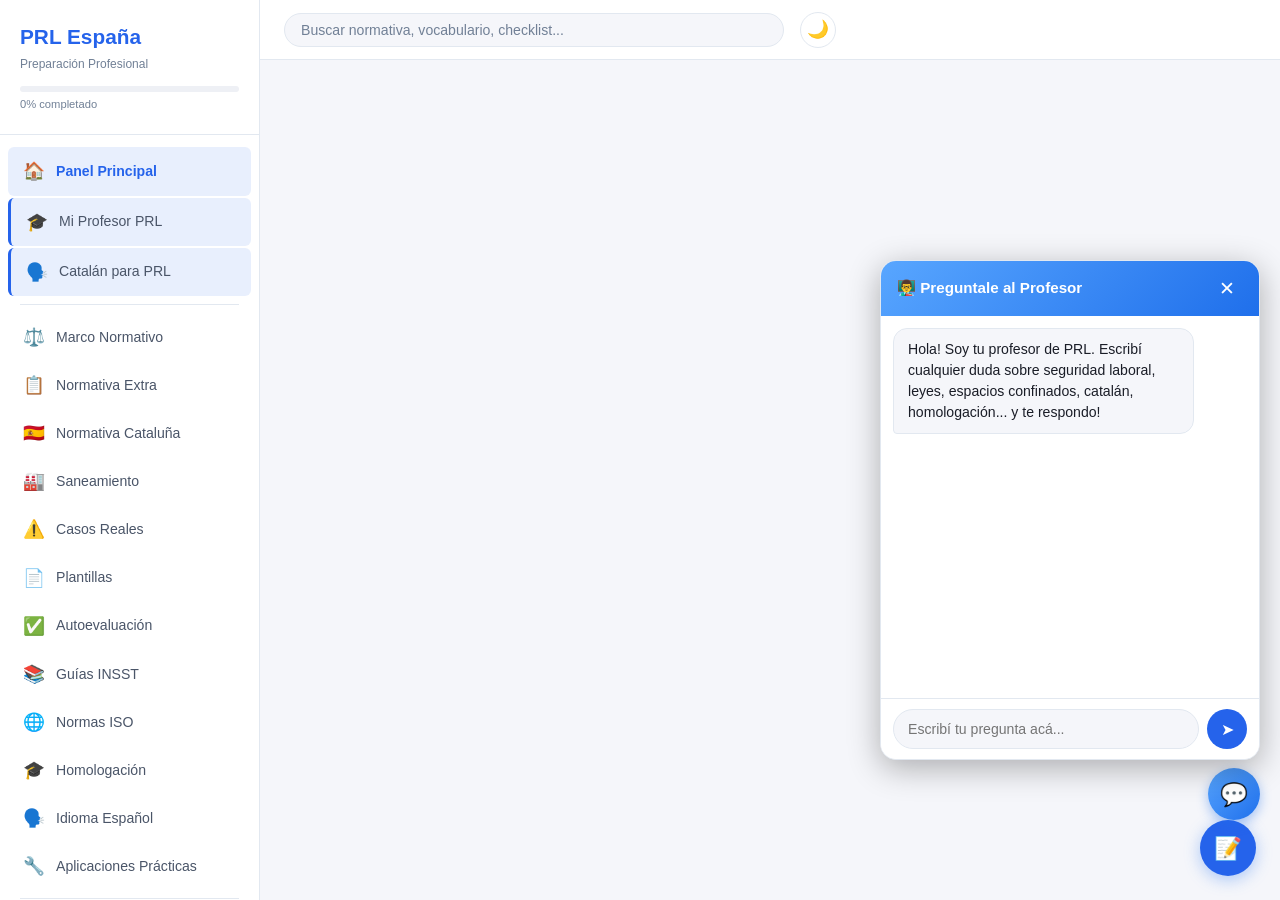
==== commit c3b2601c: "v1.2 - Contenido completo: casos, plantillas, quiz, autoevaluación, 6 RDs nuevos, Cataluña, saneamie" ====
--- a/index.html
+++ b/index.html
@@ -41,7 +41,30 @@
         <li class="nav-item" data-section="marco-normativo">
           <span class="nav-icon">⚖️</span>
           <span class="nav-text">Marco Normativo</span>
-          <span class="nav-badge" data-badge="marco-normativo"></span>
+        </li>
+        <li class="nav-item" data-section="normativa-complementaria">
+          <span class="nav-icon">📋</span>
+          <span class="nav-text">Normativa Extra</span>
+        </li>
+        <li class="nav-item" data-section="catalunya">
+          <span class="nav-icon">🇪🇸</span>
+          <span class="nav-text">Normativa Cataluña</span>
+        </li>
+        <li class="nav-item" data-section="saneamiento-sector">
+          <span class="nav-icon">🏭</span>
+          <span class="nav-text">Saneamiento</span>
+        </li>
+        <li class="nav-item" data-section="casos-accidentes">
+          <span class="nav-icon">⚠️</span>
+          <span class="nav-text">Casos Reales</span>
+        </li>
+        <li class="nav-item" data-section="plantillas">
+          <span class="nav-icon">📄</span>
+          <span class="nav-text">Plantillas</span>
+        </li>
+        <li class="nav-item" data-section="autoevaluacion">
+          <span class="nav-icon">✅</span>
+          <span class="nav-text">Autoevaluación</span>
         </li>
         <li class="nav-item" data-section="guias-insst">
           <span class="nav-icon">📚</span>
@@ -188,6 +211,13 @@
   </div>
 
   <script src="js/data.js"></script>
+  <script src="js/data-normativa-extra.js"></script>
+  <script src="js/data-detalle-rds.js"></script>
+  <script src="js/data-detalle-catalunya.js"></script>
+  <script src="js/data-detalle-saneamiento.js"></script>
+  <script src="js/data-casos-accidentes.js"></script>
+  <script src="js/data-plantillas.js"></script>
+  <script src="js/data-quiz-autoeval.js"></script>
   <script src="js/data-extra.js"></script>
   <script src="js/data-extra-2.js"></script>
   <script src="js/data-profesor.js"></script>
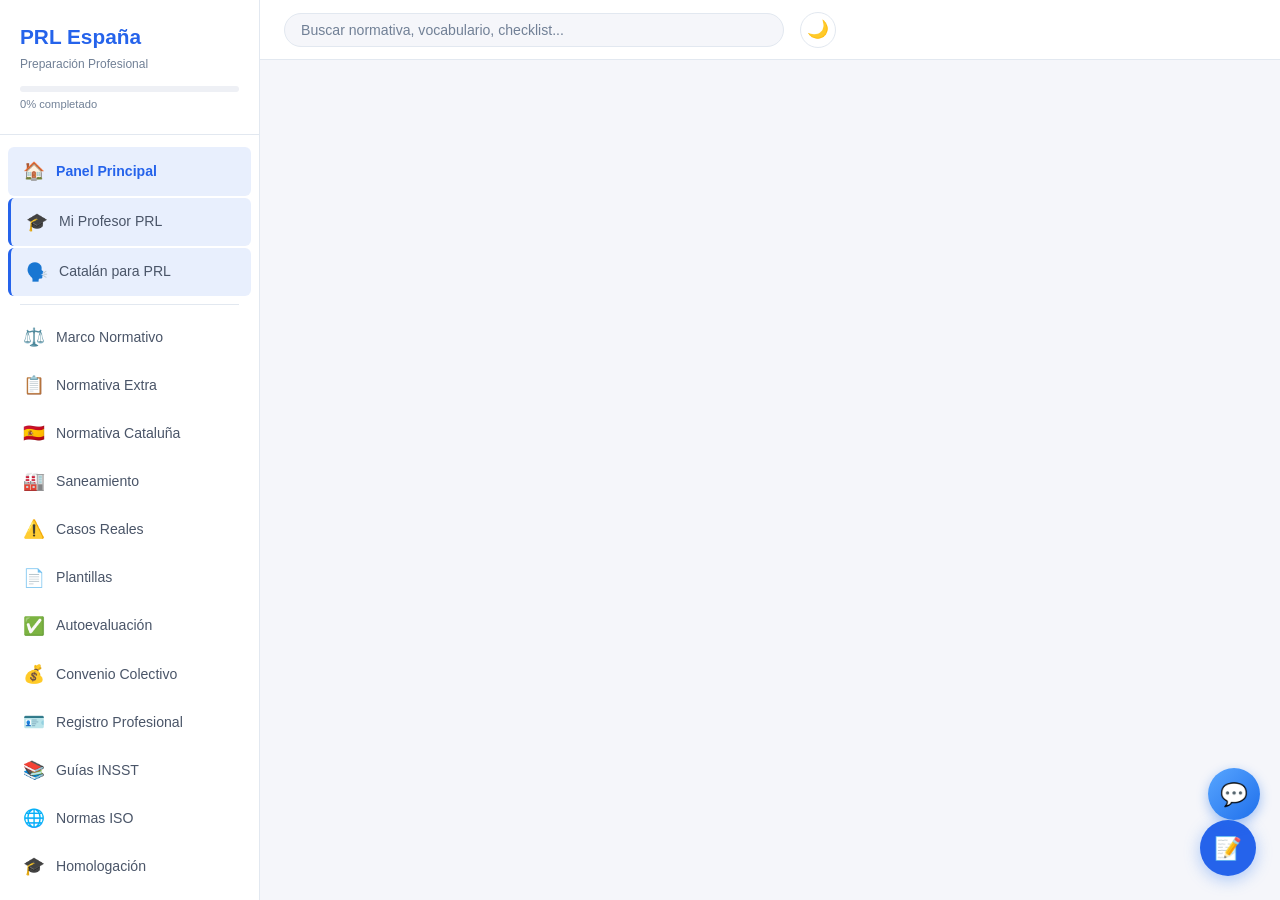
==== commit 21011127: "feat: Convenio Colectivo, Registro Profesional, expanded ISO content, SW v3" ====
--- a/index.html
+++ b/index.html
@@ -66,6 +66,14 @@
           <span class="nav-icon">✅</span>
           <span class="nav-text">Autoevaluación</span>
         </li>
+        <li class="nav-item" data-section="convenio-colectivo">
+          <span class="nav-icon">💰</span>
+          <span class="nav-text">Convenio Colectivo</span>
+        </li>
+        <li class="nav-item" data-section="registro-profesional">
+          <span class="nav-icon">🪪</span>
+          <span class="nav-text">Registro Profesional</span>
+        </li>
         <li class="nav-item" data-section="guias-insst">
           <span class="nav-icon">📚</span>
           <span class="nav-text">Guías INSST</span>
@@ -218,6 +226,7 @@
   <script src="js/data-casos-accidentes.js"></script>
   <script src="js/data-plantillas.js"></script>
   <script src="js/data-quiz-autoeval.js"></script>
+  <script src="js/data-contenido-expandido.js"></script>
   <script src="js/data-extra.js"></script>
   <script src="js/data-extra-2.js"></script>
   <script src="js/data-profesor.js"></script>
--- a/css/styles.css
+++ b/css/styles.css
@@ -1855,6 +1855,8 @@
   padding: 16px;
 }
 .quick-note-panel.hidden { display: none; }
+
+.chat-panel.hidden { display: none; }
 .quick-note-header {
   display: flex;
   justify-content: space-between;
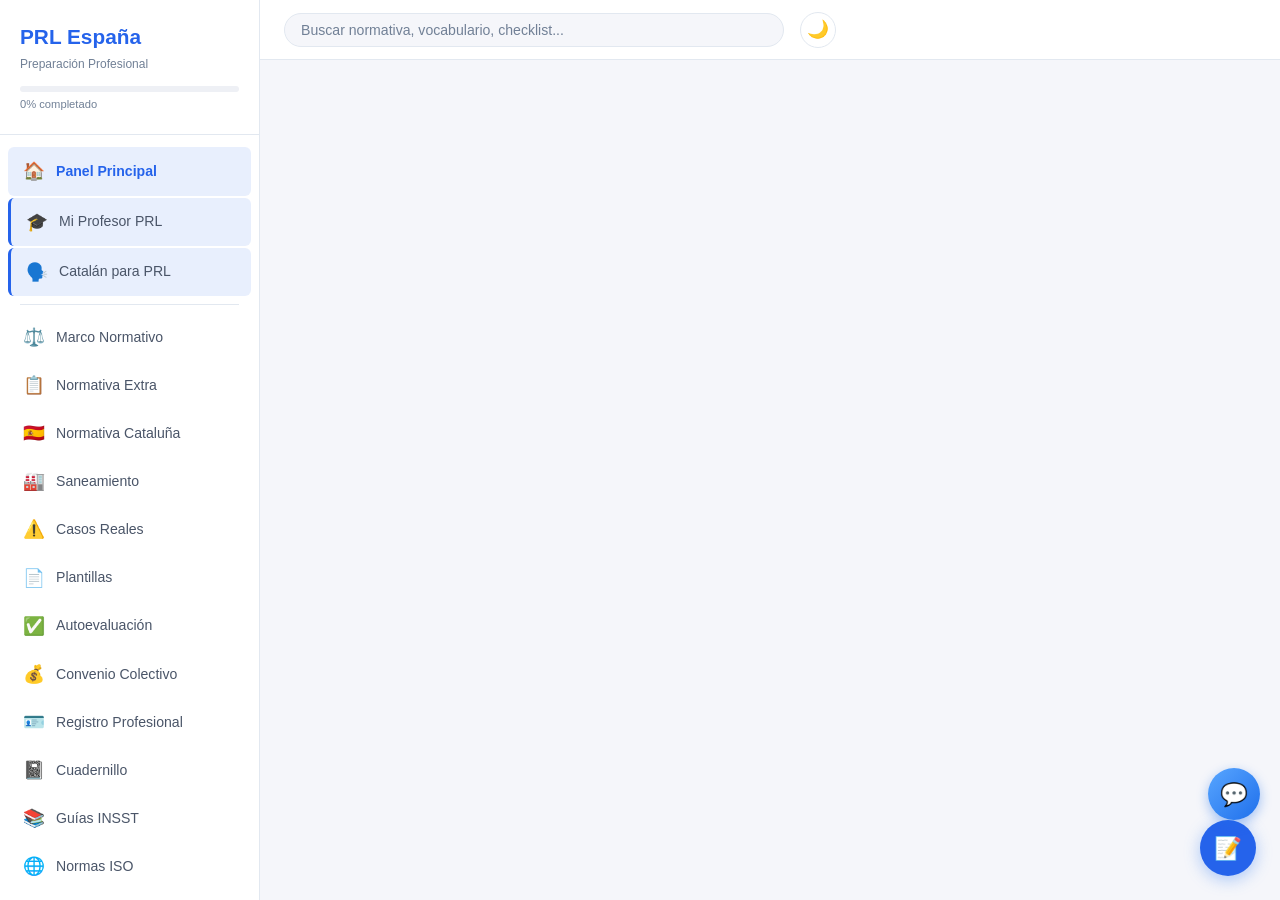
==== commit f6f6c5b9: "feat: Cuadernillo de estudio, 25+ quizzes nuevos, 30+ vocabulario catalán, 6 casos accidentes, ISO e" ====
--- a/index.html
+++ b/index.html
@@ -74,6 +74,10 @@
           <span class="nav-icon">🪪</span>
           <span class="nav-text">Registro Profesional</span>
         </li>
+        <li class="nav-item" data-section="cuadernillo">
+          <span class="nav-icon">📓</span>
+          <span class="nav-text">Cuadernillo</span>
+        </li>
         <li class="nav-item" data-section="guias-insst">
           <span class="nav-icon">📚</span>
           <span class="nav-text">Guías INSST</span>
@@ -227,6 +231,7 @@
   <script src="js/data-plantillas.js"></script>
   <script src="js/data-quiz-autoeval.js"></script>
   <script src="js/data-contenido-expandido.js"></script>
+  <script src="js/data-cuadernillo.js"></script>
   <script src="js/data-extra.js"></script>
   <script src="js/data-extra-2.js"></script>
   <script src="js/data-profesor.js"></script>
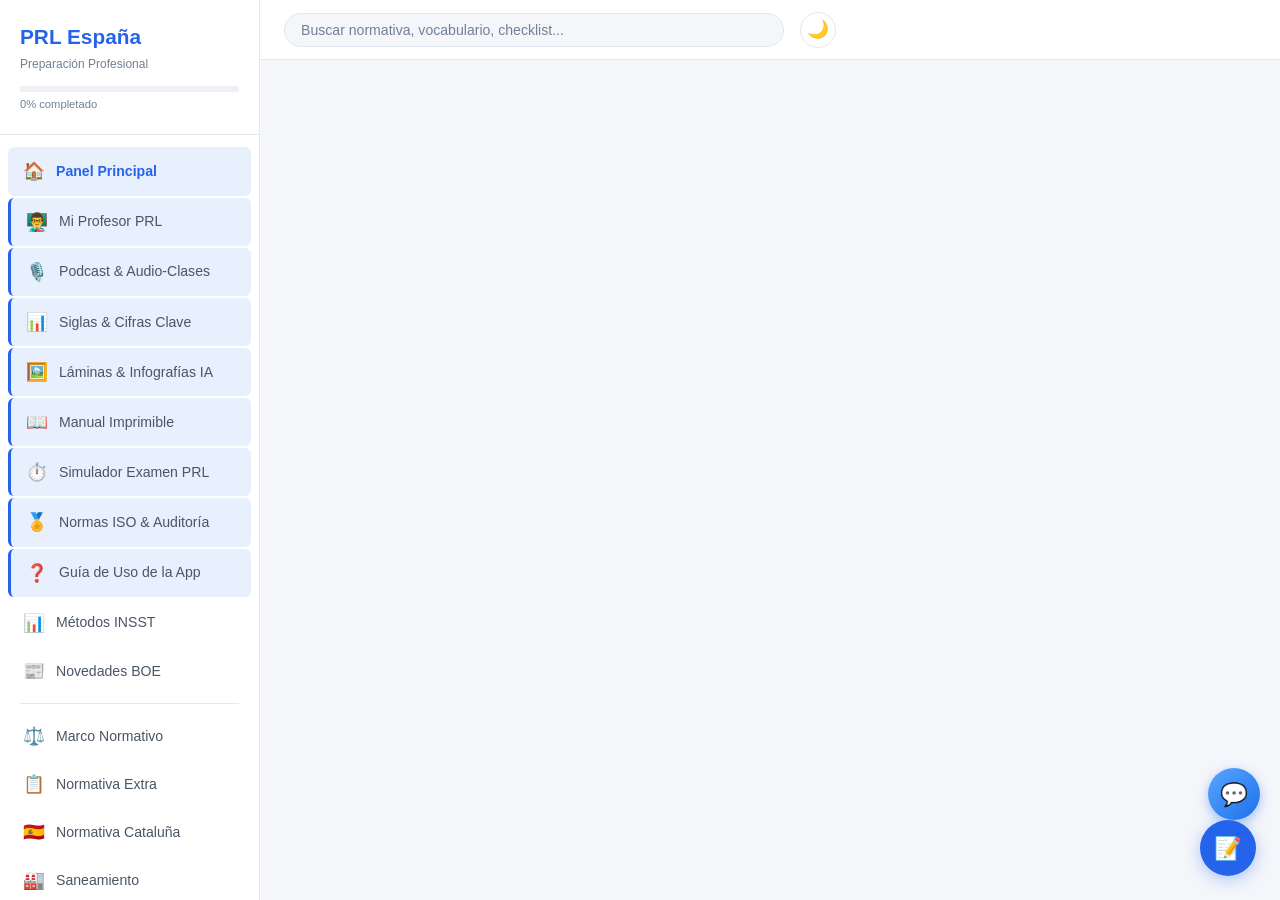
==== commit c4475048: "feat: Articulado literal BOE completo (139 arts), desarrollo tecnico exhaustivo RDs y leyes, fixes d" ====
--- a/index.html
+++ b/index.html
@@ -6,7 +6,12 @@
   <meta name="theme-color" content="#3b82f6">
   <meta name="description" content="App de estudio para técnicos de PRL que quieren ejercer en España">
   <title>PRL España - Estudio y Organización</title>
-  <link rel="stylesheet" href="css/styles.css">
+  <script>
+    if (!window.location.pathname.endsWith('/') && !window.location.pathname.endsWith('.html')) {
+      window.location.replace(window.location.pathname + '/' + window.location.search + window.location.hash);
+    }
+  </script>
+  <link rel="stylesheet" href="css/styles.css?v=14">
   <link rel="manifest" href="manifest.json">
   <link rel="icon" href="data:image/svg+xml,<svg xmlns='http://www.w3.org/2000/svg' viewBox='0 0 100 100'><text y='.9em' font-size='90'>🇪🇸</text></svg>">
 </head>
@@ -30,12 +35,44 @@
           <span class="nav-text">Panel Principal</span>
         </li>
         <li class="nav-item nav-highlight" data-section="profesor">
-          <span class="nav-icon">🎓</span>
+          <span class="nav-icon">👨‍🏫</span>
           <span class="nav-text">Mi Profesor PRL</span>
         </li>
-        <li class="nav-item nav-highlight" data-section="catala">
-          <span class="nav-icon">🗣️</span>
-          <span class="nav-text">Catalán para PRL</span>
+        <li class="nav-item nav-highlight" data-section="podcast">
+          <span class="nav-icon">🎙️</span>
+          <span class="nav-text">Podcast & Audio-Clases</span>
+        </li>
+        <li class="nav-item nav-highlight" data-section="siglas-cifras">
+          <span class="nav-icon">📊</span>
+          <span class="nav-text">Siglas & Cifras Clave</span>
+        </li>
+        <li class="nav-item nav-highlight" data-section="laminas">
+          <span class="nav-icon">🖼️</span>
+          <span class="nav-text">Láminas & Infografías IA</span>
+        </li>
+        <li class="nav-item nav-highlight" data-section="cuadernillo">
+          <span class="nav-icon">📖</span>
+          <span class="nav-text">Manual Imprimible</span>
+        </li>
+        <li class="nav-item nav-highlight" data-section="simulador-examen">
+          <span class="nav-icon">⏱️</span>
+          <span class="nav-text">Simulador Examen PRL</span>
+        </li>
+        <li class="nav-item nav-highlight" data-section="normas-iso">
+          <span class="nav-icon">🏅</span>
+          <span class="nav-text">Normas ISO & Auditoría</span>
+        </li>
+        <li class="nav-item nav-highlight" data-section="guia-app">
+          <span class="nav-icon">❓</span>
+          <span class="nav-text">Guía de Uso de la App</span>
+        </li>
+        <li class="nav-item" data-section="metodos-insst">
+          <span class="nav-icon">📊</span>
+          <span class="nav-text">Métodos INSST</span>
+        </li>
+        <li class="nav-item" data-section="novedades-boe">
+          <span class="nav-icon">📰</span>
+          <span class="nav-text">Novedades BOE</span>
         </li>
         <li class="nav-divider"></li>
         <li class="nav-item" data-section="marco-normativo">
@@ -54,6 +91,18 @@
           <span class="nav-icon">🏭</span>
           <span class="nav-text">Saneamiento</span>
         </li>
+        <li class="nav-item nav-highlight" data-section="residuos-urbanos">
+          <span class="nav-icon">🚛</span>
+          <span class="nav-text">Recolección de Residuos</span>
+        </li>
+        <li class="nav-item nav-highlight" data-section="empleo-prl">
+          <span class="nav-icon">💼</span>
+          <span class="nav-text">Búsqueda Empleo España</span>
+        </li>
+        <li class="nav-item nav-highlight" data-section="cv-europass">
+          <span class="nav-icon">📄</span>
+          <span class="nav-text">Generador CV Europeo (20 Años)</span>
+        </li>
         <li class="nav-item" data-section="casos-accidentes">
           <span class="nav-icon">⚠️</span>
           <span class="nav-text">Casos Reales</span>
@@ -73,20 +122,15 @@
         <li class="nav-item" data-section="registro-profesional">
           <span class="nav-icon">🪪</span>
           <span class="nav-text">Registro Profesional</span>
-        </li>
-        <li class="nav-item" data-section="cuadernillo">
-          <span class="nav-icon">📓</span>
-          <span class="nav-text">Cuadernillo</span>
         </li>
         <li class="nav-item" data-section="guias-insst">
           <span class="nav-icon">📚</span>
           <span class="nav-text">Guías INSST</span>
           <span class="nav-badge" data-badge="guias-insst"></span>
         </li>
-        <li class="nav-item" data-section="normas-iso">
-          <span class="nav-icon">🌐</span>
-          <span class="nav-text">Normas ISO</span>
-          <span class="nav-badge" data-badge="normas-iso"></span>
+        <li class="nav-item" data-section="catala">
+          <span class="nav-icon">🗣️</span>
+          <span class="nav-text">Catalán Técnico</span>
         </li>
         <li class="nav-item" data-section="homologacion">
           <span class="nav-icon">🎓</span>
@@ -94,7 +138,7 @@
           <span class="nav-badge" data-badge="homologacion"></span>
         </li>
         <li class="nav-item" data-section="idioma">
-          <span class="nav-icon">🗣️</span>
+          <span class="nav-icon">💬</span>
           <span class="nav-text">Idioma Español</span>
           <span class="nav-badge" data-badge="idioma"></span>
         </li>
@@ -117,8 +161,8 @@
           <span class="nav-text">Calculadora Riesgos</span>
         </li>
         <li class="nav-item" data-section="quiz">
-          <span class="nav-icon">❓</span>
-          <span class="nav-text">Autoevaluación</span>
+          <span class="nav-icon">📝</span>
+          <span class="nav-text">Quiz Rápido</span>
         </li>
         <li class="nav-item" data-section="comunidades">
           <span class="nav-icon">👥</span>
@@ -138,7 +182,7 @@
         </li>
         <li class="nav-item" data-section="guias-descargables">
           <span class="nav-icon">📥</span>
-          <span class="nav-text">Guías INSST</span>
+          <span class="nav-text">Guías Descargables</span>
         </li>
         <li class="nav-item" data-section="review">
           <span class="nav-icon">🧠</span>
@@ -156,6 +200,17 @@
         <li class="nav-item" data-section="settings">
           <span class="nav-icon">⚙️</span>
           <span class="nav-text">Configuración</span>
+        </li>
+        <li class="nav-divider"></li>
+        <li style="padding: 6px 12px;">
+          <a href="catala/index.html" style="display: flex; align-items: center; gap: 8px; padding: 10px 12px; background: rgba(245, 158, 11, 0.12); border: 1px solid #f59e0b; border-radius: 8px; color: #fbbf24; text-decoration: none; font-size: 0.85rem; font-weight: 700;">
+            <span>🎗️</span> Ir a Català Pas a Pas
+          </a>
+        </li>
+        <li style="padding: 2px 12px 12px;">
+          <a href="../index.html" style="display: flex; align-items: center; gap: 8px; padding: 8px 12px; background: rgba(148, 163, 184, 0.1); border: 1px solid #475569; border-radius: 8px; color: #cbd5e1; text-decoration: none; font-size: 0.82rem; font-weight: 600;">
+            <span>🏠</span> Portal Principal
+          </a>
         </li>
       </ul>
     </nav>
@@ -189,6 +244,20 @@
         <div id="reviewView" class="view"></div>
         <div id="profesorView" class="view"></div>
         <div id="catalaView" class="view"></div>
+        <div id="laminasView" class="view"></div>
+        <div id="metodosInsstView" class="view"></div>
+        <div id="novedadesBoeView" class="view"></div>
+        <div id="cuadernilloView" class="view"></div>
+        <div id="simuladorExamenView" class="view"></div>
+        <div id="normasIsoView" class="view"></div>
+        <div id="guiaAppView" class="view"></div>
+        <div id="casosAccidentesView" class="view"></div>
+        <div id="plantillasView" class="view"></div>
+        <div id="convenioColectivoView" class="view"></div>
+        <div id="empleoPrlView" class="view"></div>
+        <div id="cvEuropassView" class="view"></div>
+        <div id="podcastView" class="view"></div>
+        <div id="siglasCifrasView" class="view"></div>
       </div>
     </main>
 
@@ -220,26 +289,54 @@
         <button id="chatSendBtn" class="chat-send">➤</button>
       </div>
     </div>
+
+    <!-- Floating Mini Podcast Player -->
+    <div id="podcastMiniPlayer" class="podcast-mini-player hidden">
+      <div class="mini-player-info">
+        <span class="mini-player-icon">🎙️</span>
+        <div class="mini-player-text">
+          <div class="mini-player-title">Audio de Estudio</div>
+          <div class="mini-player-progress-bar">
+            <div class="mini-player-progress-fill"></div>
+          </div>
+        </div>
+      </div>
+      <div class="mini-player-controls">
+        <button id="miniPlayerRateBtn" class="mini-player-btn mini-player-rate" title="Velocidad">1x</button>
+        <button id="miniPlayerPlayBtn" class="mini-player-btn mini-player-play-btn" title="Pausar/Reanudar">⏸️</button>
+        <button id="miniPlayerStopBtn" class="mini-player-btn" title="Detener">⏹️</button>
+      </div>
+    </div>
   </div>
 
-  <script src="js/data.js"></script>
-  <script src="js/data-normativa-extra.js"></script>
-  <script src="js/data-detalle-rds.js"></script>
-  <script src="js/data-detalle-catalunya.js"></script>
-  <script src="js/data-detalle-saneamiento.js"></script>
-  <script src="js/data-casos-accidentes.js"></script>
-  <script src="js/data-plantillas.js"></script>
-  <script src="js/data-quiz-autoeval.js"></script>
-  <script src="js/data-contenido-expandido.js"></script>
-  <script src="js/data-cuadernillo.js"></script>
-  <script src="js/data-extra.js"></script>
-  <script src="js/data-extra-2.js"></script>
-  <script src="js/data-profesor.js"></script>
-  <script src="js/data-catalan.js"></script>
-  <script src="js/data-explicaciones.js"></script>
-  <script src="js/data-preguntas.js"></script>
-  <script src="js/ai-profesor.js"></script>
-  <script src="js/storage.js"></script>
-  <script src="js/app.js"></script>
+  <script src="js/data.js?v=14"></script>
+  <script src="js/data-normativa-extra.js?v=14"></script>
+  <script src="js/data-detalle-rds.js?v=14"></script>
+  <script src="js/data-detalle-catalunya.js?v=14"></script>
+  <script src="js/data-detalle-saneamiento.js?v=14"></script>
+  <script src="js/data-casos-accidentes.js?v=14"></script>
+  <script src="js/data-plantillas.js?v=14"></script>
+  <script src="js/data-quiz-autoeval.js?v=14"></script>
+  <script src="js/data-contenido-expandido.js?v=14"></script>
+  <script src="js/data-cuadernillo.js?v=14"></script>
+  <script src="js/data-extra.js?v=14"></script>
+  <script src="js/data-extra-2.js?v=14"></script>
+  <script src="js/data-profesor.js?v=14"></script>
+  <script src="js/data-podcast.js?v=14"></script>
+  <script src="js/data-articulado-boe.js?v=14"></script>
+  <script src="js/data-siglas-cifras.js?v=14"></script>
+  <script src="js/data-catalan.js?v=14"></script>
+  <script src="js/data-explicaciones.js?v=14"></script>
+  <script src="js/data-preguntas.js?v=14"></script>
+  <script src="js/data-laminas.js?v=14"></script>
+  <script src="js/data-metodos-insst.js?v=14"></script>
+  <script src="js/data-novedades-boe.js?v=14"></script>
+  <script src="js/data-examen.js?v=14"></script>
+  <script src="js/data-iso-sig.js?v=14"></script>
+  <script src="js/data-guia-app.js?v=14"></script>
+  <script src="js/audio.js?v=14"></script>
+  <script src="js/ai-profesor.js?v=14"></script>
+  <script src="js/storage.js?v=14"></script>
+  <script src="js/app.js?v=14"></script>
 </body>
 </html>
--- a/css/styles.css
+++ b/css/styles.css
@@ -2463,3 +2463,755 @@
     grid-template-columns: 1fr;
   }
 }
+
+/* ===== NUEVAS SECCIONES & INFOGRAFÍAS ===== */
+/* ===== MASTERCLASS POSTER SYSTEM (AFICHES INDUSTRIALES PRL) ===== */
+.poster-sheet {
+  background: #0f121d;
+  border: 2px solid var(--border);
+  border-radius: var(--radius);
+  padding: 24px;
+  margin-bottom: 30px;
+  box-shadow: 0 8px 32px rgba(0, 0, 0, 0.5);
+  color: #f3f4f6;
+  position: relative;
+  overflow: hidden;
+}
+.poster-sheet::after {
+  content: "";
+  display: block;
+  height: 8px;
+  width: 100%;
+  background: repeating-linear-gradient(-45deg, #f59e0b, #f59e0b 15px, #111 15px, #111 30px);
+  margin-top: 20px;
+  border-radius: 4px;
+}
+.poster-top-banner {
+  text-align: center;
+  margin-bottom: 20px;
+  border-bottom: 2px dashed #2d3748;
+  padding-bottom: 16px;
+}
+.poster-top-banner .category-badge {
+  display: inline-block;
+  background: rgba(59, 130, 246, 0.2);
+  color: #60a5fa;
+  border: 1px solid #3b82f6;
+  padding: 4px 12px;
+  border-radius: 20px;
+  font-size: 0.8rem;
+  font-weight: 700;
+  text-transform: uppercase;
+  letter-spacing: 1px;
+  margin-bottom: 8px;
+}
+.poster-top-banner h3 {
+  font-size: 1.8rem;
+  font-weight: 900;
+  color: #ffffff;
+  text-transform: uppercase;
+  letter-spacing: 0.5px;
+  line-height: 1.2;
+}
+.poster-top-banner p {
+  color: #9ca3af;
+  font-size: 0.95rem;
+  margin-top: 6px;
+}
+.poster-hero-frame {
+  width: 100%;
+  max-height: 380px;
+  border-radius: var(--radius-sm);
+  overflow: hidden;
+  border: 1px solid #374151;
+  margin-bottom: 20px;
+  background: #000;
+  display: flex;
+  justify-content: center;
+  align-items: center;
+}
+.poster-hero-frame img {
+  width: 100%;
+  height: 100%;
+  object-fit: contain;
+}
+.poster-grid-2x2 {
+  display: grid;
+  grid-template-columns: 1fr 1fr;
+  gap: 16px;
+  margin-bottom: 20px;
+}
+@media (max-width: 768px) {
+  .poster-grid-2x2 {
+    grid-template-columns: 1fr;
+  }
+}
+.poster-card-box {
+  background: #171c2c;
+  border-radius: var(--radius-sm);
+  padding: 16px;
+  border: 1px solid #2d3748;
+  position: relative;
+}
+.poster-card-box.red { border-top: 4px solid #ef4444; }
+.poster-card-box.blue { border-top: 4px solid #3b82f6; }
+.poster-card-box.purple { border-top: 4px solid #a855f7; }
+.poster-card-box.green { border-top: 4px solid #10b981; }
+
+.poster-card-number {
+  position: absolute;
+  top: 12px;
+  right: 12px;
+  font-size: 1.2rem;
+  font-weight: 900;
+  opacity: 0.3;
+  font-family: monospace;
+}
+.poster-card-title {
+  font-size: 1.05rem;
+  font-weight: 700;
+  color: #fff;
+  margin-bottom: 10px;
+  display: flex;
+  align-items: center;
+  gap: 8px;
+}
+.poster-card-list {
+  padding-left: 18px;
+  font-size: 0.88rem;
+  color: #d1d5db;
+}
+.poster-card-list li {
+  margin-bottom: 6px;
+  line-height: 1.4;
+}
+.poster-clave-box {
+  background: rgba(245, 158, 11, 0.12);
+  border: 1px solid #f59e0b;
+  border-radius: var(--radius-sm);
+  padding: 12px 16px;
+  margin-top: 16px;
+  display: flex;
+  align-items: center;
+  gap: 12px;
+}
+.poster-clave-box .bulb-icon {
+  font-size: 1.5rem;
+}
+.poster-clave-box .clave-text {
+  font-size: 0.9rem;
+  color: #fef3c7;
+  line-height: 1.4;
+}
+.poster-clave-box .clave-text strong {
+  color: #fbbf24;
+}
+
+/* ===== MÉTODOS INSST & BOE ===== */
+.metodo-card, .novedad-card {
+  background: var(--bg-card);
+  border: 1px solid var(--border);
+  border-radius: var(--radius);
+  padding: 20px;
+  margin-bottom: 20px;
+}
+.metodo-card h3, .novedad-card h3 {
+  color: var(--accent);
+  font-size: 1.2rem;
+  margin-bottom: 8px;
+}
+.formula-badge {
+  display: inline-block;
+  background: var(--bg-secondary);
+  color: var(--warning);
+  font-family: monospace;
+  padding: 6px 12px;
+  border-radius: var(--radius-sm);
+  margin: 10px 0;
+  font-size: 0.9rem;
+  border: 1px solid var(--border);
+}
+
+/* ===== ESTILOS DE IMPRESIÓN PARA EL MANUAL (CUADERNILLO) ===== */
+.print-actions {
+  display: flex;
+  gap: 12px;
+  margin-bottom: 20px;
+}
+.btn-print {
+  background: var(--success);
+  color: white;
+  border: none;
+  padding: 10px 20px;
+  border-radius: var(--radius-sm);
+  cursor: pointer;
+  font-weight: 600;
+  display: inline-flex;
+  align-items: center;
+  gap: 8px;
+  transition: all 0.2s;
+}
+.btn-print:hover {
+  background: #16a34a;
+  transform: translateY(-2px);
+}
+
+@media print {
+  #sidebar, #topBar, .quick-note-btn, .quick-note-panel, .chat-toggle-btn, .chat-panel, .print-actions, .btn-print-hide {
+    display: none !important;
+  }
+  body, #app, #mainContent, #contentArea {
+    height: auto !important;
+    overflow: visible !important;
+    background: #ffffff !important;
+    color: #111111 !important;
+    font-family: 'Segoe UI', Arial, sans-serif !important;
+    margin: 0 !important;
+    padding: 0 !important;
+  }
+  #mainContent {
+    margin: 0 !important;
+    padding: 0 !important;
+  }
+  .view {
+    display: block !important;
+  }
+  .cuadernillo-portada {
+    page-break-after: always;
+    break-after: page;
+    text-align: center;
+    padding: 80px 20px;
+    border-bottom: 2px solid #ccc;
+  }
+  .cuadernillo-portada h1 {
+    font-size: 26pt;
+    color: #000;
+    margin-bottom: 12pt;
+  }
+  .cuadernillo-portada p {
+    font-size: 14pt;
+    color: #444;
+  }
+  .cuadernillo-capitulo {
+    page-break-before: always;
+    break-before: page;
+    padding: 20px 0;
+    border-bottom: 1px dashed #ccc;
+  }
+  .cuadernillo-capitulo h2 {
+    font-size: 18pt;
+    color: #000;
+    margin-bottom: 12pt;
+    border-bottom: 2px solid #000;
+    padding-bottom: 6pt;
+  }
+  .cuadernillo-contenido {
+    font-size: 11pt;
+    line-height: 1.6;
+    white-space: pre-wrap;
+    color: #222;
+  }
+  .cuadernillo-ejercicios {
+    margin-top: 20pt;
+    background: #f8f9fa;
+    border: 1pt solid #ddd;
+    padding: 14pt;
+    border-radius: 4pt;
+  }
+}
+
+/* ===== PODCAST & AUDIO CLASES ===== */
+.podcast-container {
+  max-width: 1000px;
+  margin: 0 auto;
+  padding: 10px 0 40px;
+}
+.podcast-hero {
+  background: linear-gradient(135deg, #8e44ad, #3498db);
+  padding: 28px 24px;
+  border-radius: var(--radius);
+  text-align: center;
+  color: white;
+  margin-bottom: 24px;
+  box-shadow: var(--shadow);
+}
+.podcast-hero h1 {
+  font-size: 1.8rem;
+  margin-bottom: 8px;
+}
+.podcast-player-box {
+  background: var(--bg-card);
+  border: 1px solid var(--border);
+  border-radius: var(--radius);
+  padding: 20px;
+  margin-bottom: 24px;
+  box-shadow: var(--shadow-sm);
+}
+.podcast-player-header {
+  display: flex;
+  align-items: center;
+  justify-content: space-between;
+  margin-bottom: 14px;
+  flex-wrap: wrap;
+  gap: 10px;
+}
+.podcast-now-playing {
+  display: flex;
+  align-items: center;
+  gap: 12px;
+}
+.podcast-now-icon {
+  font-size: 2rem;
+  animation: pulse 2s infinite;
+}
+@keyframes pulse {
+  0% { transform: scale(1); }
+  50% { transform: scale(1.1); }
+  100% { transform: scale(1); }
+}
+.podcast-now-title {
+  font-weight: 700;
+  font-size: 1.1rem;
+  color: var(--text-primary);
+}
+.podcast-now-meta {
+  font-size: 0.82rem;
+  color: var(--text-secondary);
+}
+.podcast-controls {
+  display: flex;
+  align-items: center;
+  gap: 10px;
+  flex-wrap: wrap;
+}
+.podcast-btn {
+  padding: 8px 16px;
+  border-radius: var(--radius-sm);
+  border: none;
+  font-weight: 600;
+  cursor: pointer;
+  display: inline-flex;
+  align-items: center;
+  gap: 6px;
+  font-size: 0.9rem;
+  transition: all 0.2s;
+}
+.podcast-btn-primary {
+  background: var(--accent);
+  color: white;
+}
+.podcast-btn-primary:hover {
+  background: var(--accent-hover);
+}
+.podcast-btn-secondary {
+  background: var(--bg-hover);
+  color: var(--text-primary);
+  border: 1px solid var(--border);
+}
+.podcast-btn-secondary:hover {
+  background: var(--border);
+}
+.podcast-speed-select {
+  background: var(--bg-secondary);
+  color: var(--text-primary);
+  border: 1px solid var(--border);
+  border-radius: var(--radius-sm);
+  padding: 6px 10px;
+  font-size: 0.85rem;
+}
+.podcast-progress-bar {
+  width: 100%;
+  height: 8px;
+  background: var(--bg-secondary);
+  border-radius: 4px;
+  overflow: hidden;
+  margin-top: 14px;
+}
+.podcast-progress-fill {
+  height: 100%;
+  background: linear-gradient(90deg, #9b59b6, #3498db);
+  width: 0%;
+  transition: width 0.3s ease;
+}
+.podcast-grid {
+  display: grid;
+  grid-template-columns: repeat(auto-fill, minmax(290px, 1fr));
+  gap: 16px;
+}
+.podcast-card {
+  background: var(--bg-card);
+  border: 1px solid var(--border);
+  border-radius: var(--radius);
+  padding: 16px;
+  cursor: pointer;
+  transition: transform 0.2s, border-color 0.2s, box-shadow 0.2s;
+  display: flex;
+  flex-direction: column;
+  justify-content: space-between;
+}
+.podcast-card:hover {
+  transform: translateY(-2px);
+  border-color: var(--accent);
+  box-shadow: var(--shadow-sm);
+}
+.podcast-card.active-episode {
+  border-color: #9b59b6;
+  background: linear-gradient(135deg, rgba(155, 89, 182, 0.1), var(--bg-card));
+}
+.podcast-card-top {
+  display: flex;
+  align-items: flex-start;
+  gap: 12px;
+  margin-bottom: 10px;
+}
+.podcast-card-icon {
+  font-size: 1.8rem;
+  line-height: 1;
+}
+.podcast-card-title {
+  font-weight: 700;
+  font-size: 0.98rem;
+  color: var(--text-primary);
+  line-height: 1.3;
+}
+.podcast-card-desc {
+  font-size: 0.83rem;
+  color: var(--text-secondary);
+  line-height: 1.5;
+  margin-bottom: 12px;
+}
+.podcast-card-bottom {
+  display: flex;
+  align-items: center;
+  justify-content: space-between;
+  font-size: 0.78rem;
+  color: var(--text-muted);
+  border-top: 1px solid rgba(255,255,255,0.05);
+  padding-top: 10px;
+}
+
+/* ===== FLOATING MINI PLAYER ===== */
+.podcast-mini-player {
+  position: fixed;
+  bottom: 20px;
+  right: 20px;
+  left: calc(var(--sidebar-width) + 20px);
+  max-width: 650px;
+  background: var(--bg-card);
+  border: 1px solid #9b59b6;
+  border-radius: 50px;
+  padding: 10px 20px;
+  display: flex;
+  align-items: center;
+  justify-content: space-between;
+  box-shadow: 0 10px 30px rgba(0,0,0,0.5);
+  z-index: 1000;
+  backdrop-filter: blur(10px);
+  transition: transform 0.3s ease, opacity 0.3s ease;
+}
+.podcast-mini-player.hidden {
+  display: none !important;
+}
+@media (max-width: 768px) {
+  .podcast-mini-player {
+    left: 20px;
+  }
+}
+.mini-player-info {
+  display: flex;
+  align-items: center;
+  gap: 12px;
+  flex: 1;
+  min-width: 0;
+}
+.mini-player-icon {
+  font-size: 1.4rem;
+}
+.mini-player-text {
+  flex: 1;
+  min-width: 0;
+}
+.mini-player-title {
+  font-size: 0.85rem;
+  font-weight: 600;
+  white-space: nowrap;
+  overflow: hidden;
+  text-overflow: ellipsis;
+  color: var(--text-primary);
+}
+.mini-player-progress-bar {
+  height: 4px;
+  background: var(--bg-hover);
+  border-radius: 2px;
+  margin-top: 4px;
+  overflow: hidden;
+}
+.mini-player-progress-fill {
+  height: 100%;
+  background: linear-gradient(90deg, #9b59b6, var(--accent));
+  width: 0%;
+}
+.mini-player-controls {
+  display: flex;
+  align-items: center;
+  gap: 8px;
+  margin-left: 14px;
+}
+.mini-player-btn {
+  background: var(--bg-hover);
+  border: 1px solid var(--border);
+  color: var(--text-primary);
+  border-radius: 50%;
+  width: 34px;
+  height: 34px;
+  display: flex;
+  align-items: center;
+  justify-content: center;
+  cursor: pointer;
+  font-size: 0.85rem;
+  transition: background 0.2s;
+}
+.mini-player-btn:hover {
+  background: var(--border);
+}
+.mini-player-rate {
+  border-radius: var(--radius-sm);
+  width: auto;
+  padding: 2px 8px;
+  font-size: 0.75rem;
+  font-weight: bold;
+}
+
+/* ===== SIGLAS & CIFRAS CLAVE ===== */
+.siglas-container {
+  max-width: 1050px;
+  margin: 0 auto;
+  padding: 10px 0 40px;
+}
+.siglas-hero {
+  background: linear-gradient(135deg, #16a085, #2ecc71);
+  padding: 28px 24px;
+  border-radius: var(--radius);
+  color: white;
+  text-align: center;
+  margin-bottom: 24px;
+}
+.siglas-tabs {
+  display: flex;
+  gap: 10px;
+  margin-bottom: 20px;
+  flex-wrap: wrap;
+}
+.sigla-tab-btn {
+  padding: 10px 20px;
+  border-radius: var(--radius-sm);
+  background: var(--bg-card);
+  border: 1px solid var(--border);
+  color: var(--text-secondary);
+  font-weight: 600;
+  cursor: pointer;
+  transition: all 0.2s;
+}
+.sigla-tab-btn.active {
+  background: var(--accent);
+  color: white;
+  border-color: var(--accent);
+}
+.siglas-grid {
+  display: grid;
+  grid-template-columns: repeat(auto-fill, minmax(310px, 1fr));
+  gap: 16px;
+}
+.sigla-card {
+  background: var(--bg-card);
+  border: 1px solid var(--border);
+  border-radius: var(--radius);
+  padding: 16px;
+  display: flex;
+  flex-direction: column;
+  justify-content: space-between;
+}
+.sigla-badge {
+  display: inline-block;
+  background: rgba(59, 130, 246, 0.2);
+  color: #60a5fa;
+  font-weight: 800;
+  font-size: 1.15rem;
+  padding: 4px 10px;
+  border-radius: var(--radius-sm);
+  margin-bottom: 8px;
+  letter-spacing: 0.5px;
+}
+.sigla-nombre {
+  font-weight: 700;
+  font-size: 0.95rem;
+  color: var(--text-primary);
+  margin-bottom: 6px;
+}
+.sigla-ar {
+  font-size: 0.8rem;
+  color: #f39c12;
+  margin-bottom: 8px;
+  background: rgba(243, 156, 18, 0.1);
+  padding: 4px 8px;
+  border-radius: 4px;
+}
+.sigla-desc {
+  font-size: 0.84rem;
+  color: var(--text-secondary);
+  line-height: 1.5;
+  margin-bottom: 12px;
+}
+
+/* ===== CIFRAS CRÍTICAS (TARJETAS DE MEMORIZACIÓN) ===== */
+.cifras-section {
+  margin-bottom: 30px;
+}
+.cifras-section-header {
+  font-size: 1.2rem;
+  font-weight: 700;
+  color: var(--text-primary);
+  margin-bottom: 14px;
+  display: flex;
+  align-items: center;
+  gap: 8px;
+}
+.cifras-grid {
+  display: grid;
+  grid-template-columns: repeat(auto-fill, minmax(280px, 1fr));
+  gap: 14px;
+}
+.cifra-card {
+  background: var(--bg-card);
+  border: 1px solid var(--border);
+  border-radius: var(--radius);
+  padding: 14px 16px;
+  border-left: 4px solid var(--accent);
+}
+.cifra-card.cifra-altura { border-left-color: #e67e22; }
+.cifra-card.cifra-confinados { border-left-color: #e74c3c; }
+.cifra-card.cifra-ruido { border-left-color: #f1c40f; }
+.cifra-card.cifra-cargas { border-left-color: #3498db; }
+.cifra-card.cifra-lugares { border-left-color: #1abc9c; }
+.cifra-card.cifra-quimicos { border-left-color: #9b59b6; }
+.cifra-card.cifra-organos { border-left-color: #2ecc71; }
+
+.cifra-valor {
+  font-size: 1.35rem;
+  font-weight: 800;
+  color: #fff;
+  margin-bottom: 4px;
+}
+.cifra-concepto {
+  font-size: 0.85rem;
+  color: var(--text-secondary);
+  line-height: 1.45;
+}
+
+/* ===== COPIAR AL CUADERNILLO ===== */
+.btn-copiar-cuadernillo {
+  background: #d35400;
+  color: white;
+  border: none;
+  padding: 8px 16px;
+  border-radius: var(--radius-sm);
+  font-weight: 700;
+  cursor: pointer;
+  display: inline-flex;
+  align-items: center;
+  gap: 6px;
+  font-size: 0.88rem;
+  transition: background 0.2s, transform 0.1s;
+}
+.btn-copiar-cuadernillo:hover {
+  background: #e67e22;
+  transform: translateY(-1px);
+}
+.cuadernillo-toast {
+  position: fixed;
+  bottom: 80px;
+  right: 24px;
+  background: #27ae60;
+  color: white;
+  padding: 12px 20px;
+  border-radius: var(--radius);
+  font-weight: 600;
+  box-shadow: 0 4px 16px rgba(0,0,0,0.4);
+  z-index: 2000;
+  animation: slideUp 0.3s ease;
+}
+@keyframes slideUp {
+  from { transform: translateY(20px); opacity: 0; }
+  to { transform: translateY(0); opacity: 1; }
+}
+
+/* ===== TABS BOE EN ITEM DETAIL ===== */
+.detail-tab-group {
+  display: flex;
+  gap: 8px;
+  margin: 18px 0;
+  border-bottom: 2px solid var(--border);
+  padding-bottom: 2px;
+}
+.detail-tab-btn {
+  padding: 10px 18px;
+  background: transparent;
+  border: none;
+  border-bottom: 3px solid transparent;
+  color: var(--text-secondary);
+  font-weight: 700;
+  font-size: 0.95rem;
+  cursor: pointer;
+  transition: all 0.2s;
+}
+.detail-tab-btn.active {
+  color: var(--accent);
+  border-bottom-color: var(--accent);
+}
+.articulado-boe-box {
+  background: #0d1117;
+  border: 1px solid #30363d;
+  border-radius: var(--radius);
+  padding: 18px;
+  margin-top: 14px;
+}
+.articulo-boe-item {
+  background: var(--bg-card);
+  border: 1px solid var(--border);
+  border-radius: var(--radius-sm);
+  padding: 16px;
+  margin-bottom: 14px;
+}
+.articulo-boe-header {
+  font-size: 1.05rem;
+  font-weight: 700;
+  color: #58a6ff;
+  margin-bottom: 8px;
+  display: flex;
+  justify-content: space-between;
+  align-items: center;
+  flex-wrap: wrap;
+  gap: 8px;
+}
+.articulo-boe-literal {
+  font-family: 'SFMono-Regular', Consolas, 'Liberation Mono', Menlo, monospace;
+  font-size: 0.88rem;
+  line-height: 1.7;
+  color: #c9d1d9;
+  white-space: pre-line;
+  background: #161b22;
+  padding: 12px;
+  border-radius: var(--radius-sm);
+  border-left: 3px solid #58a6ff;
+  margin-bottom: 10px;
+}
+.articulo-boe-comentario {
+  font-size: 0.86rem;
+  color: #f0883e;
+  background: rgba(240, 136, 62, 0.1);
+  padding: 8px 12px;
+  border-radius: var(--radius-sm);
+  line-height: 1.5;
+}
+
+
